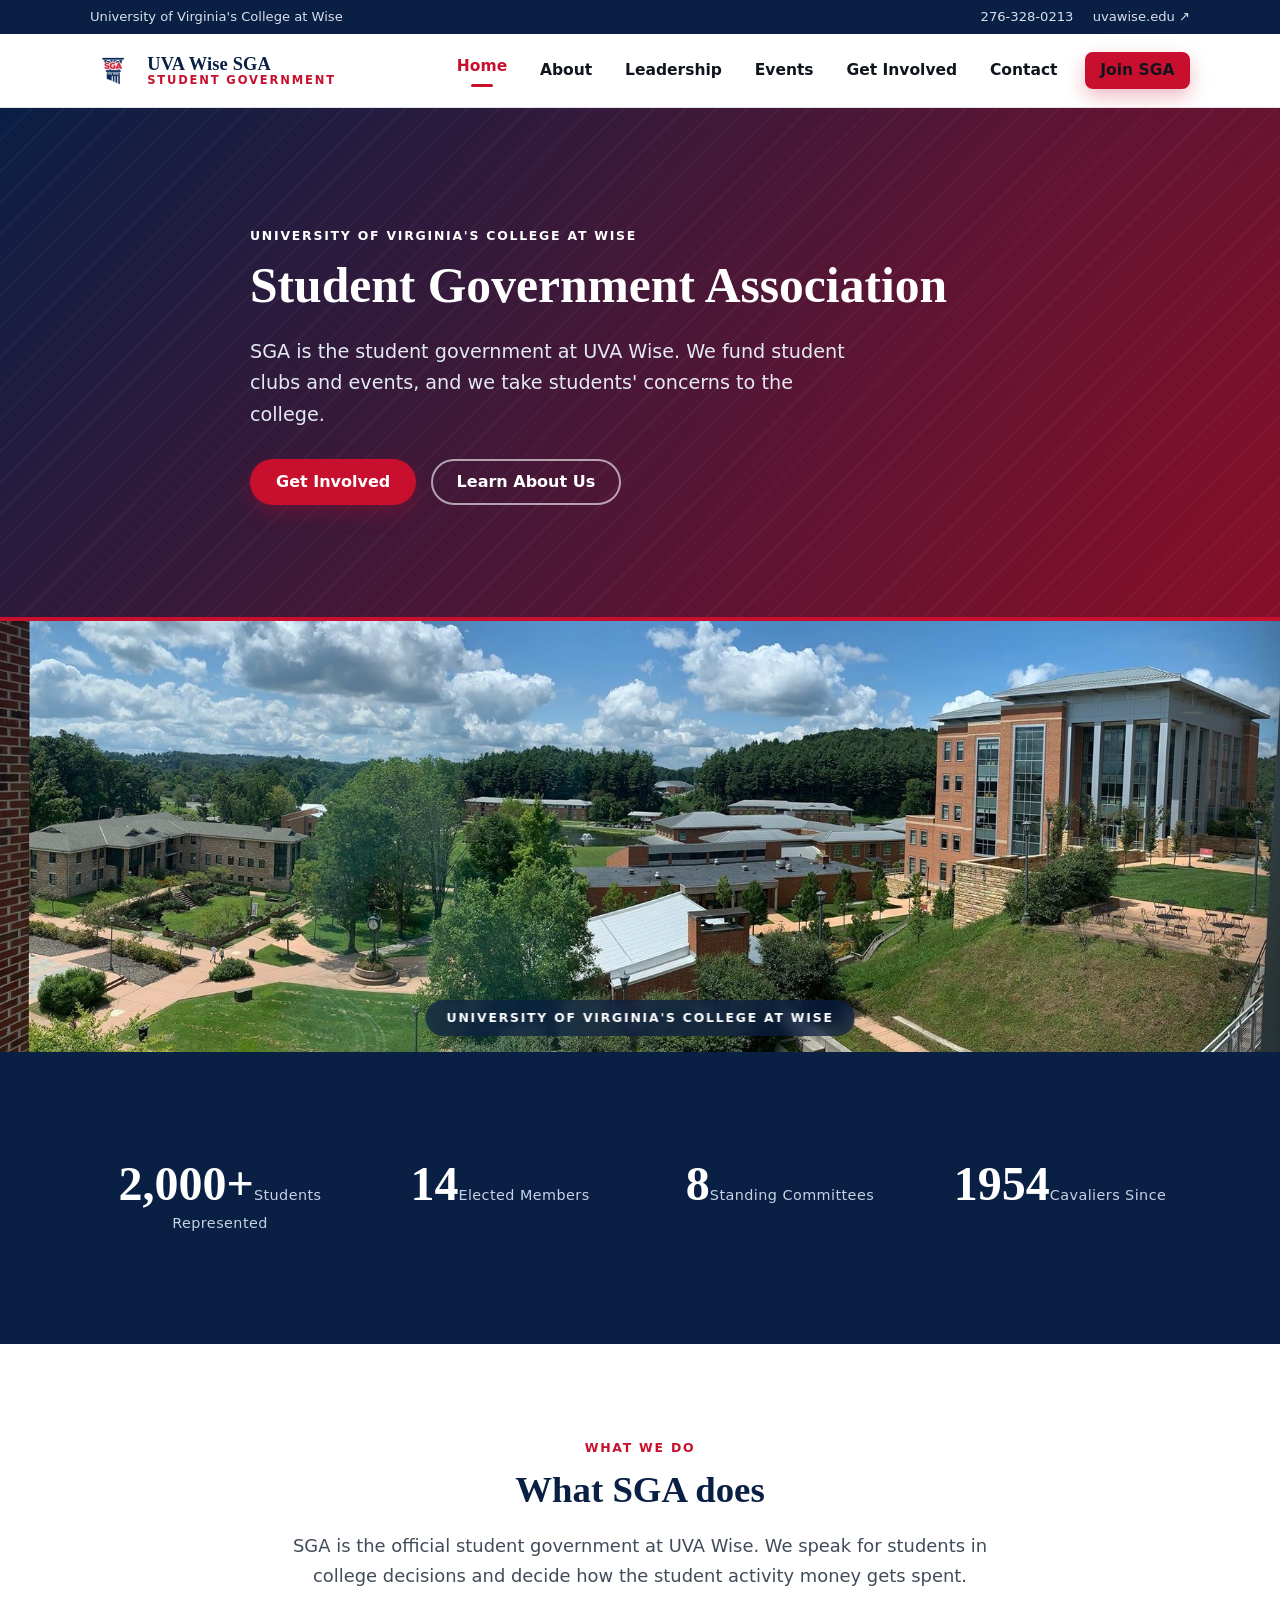
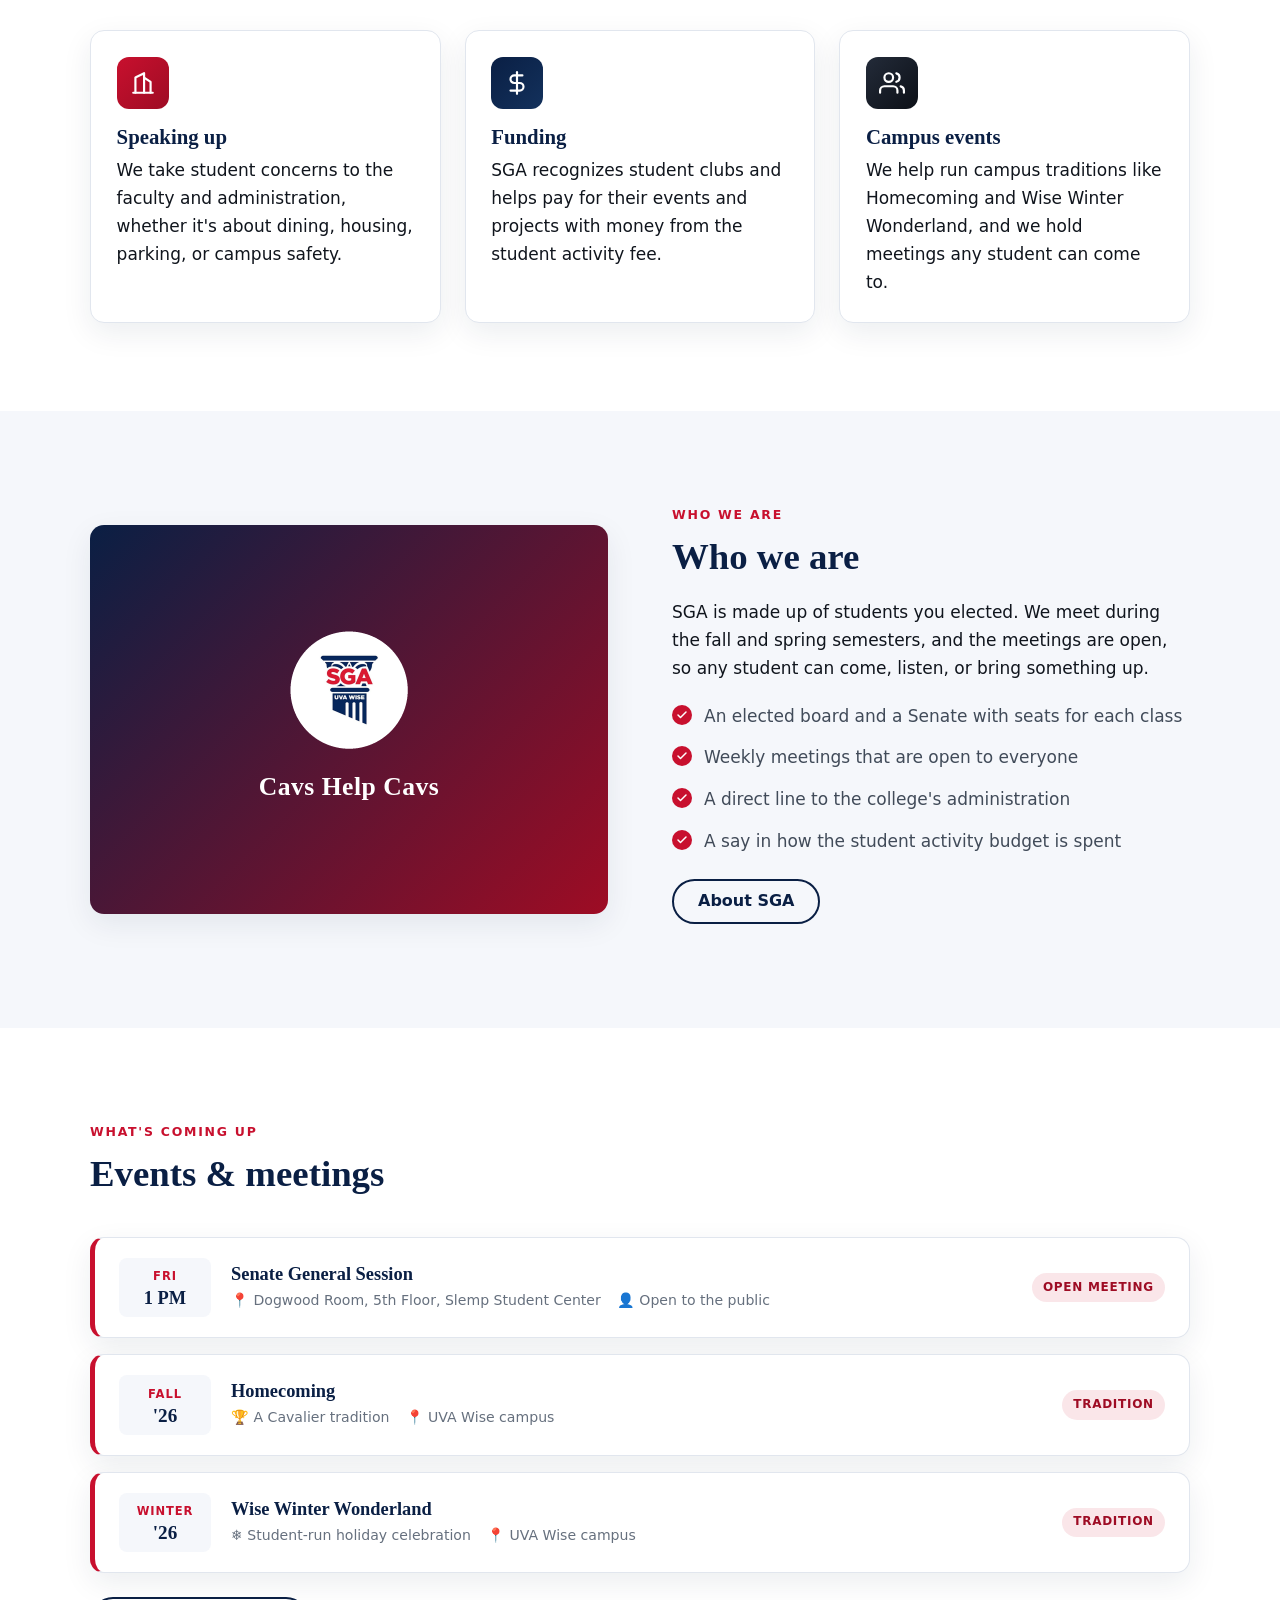
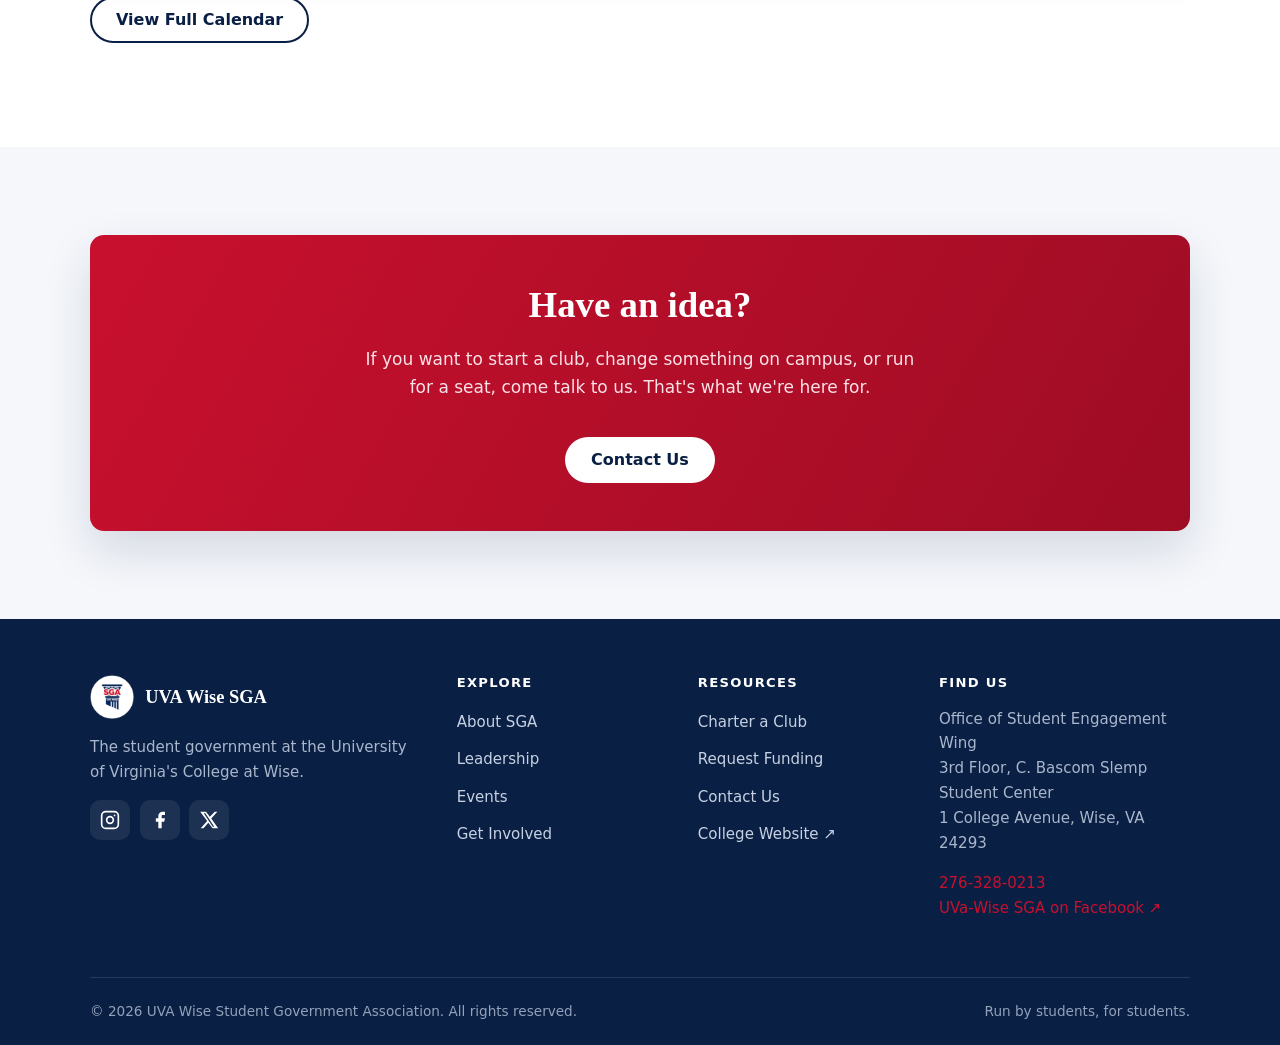
==== index.html @ bc607630 "Rewrite copy in plain language and correct the full roster Rewrite the wording across every page to " ====
<!DOCTYPE html>
<html lang="en">
<head>
  <meta charset="UTF-8" />
  <meta name="viewport" content="width=device-width, initial-scale=1.0" />
  <title>UVA Wise SGA | Student Government Association</title>
  <meta name="description" content="The Student Government Association at the University of Virginia's College at Wise. Meet your representatives, see what's coming up, and find out how to get involved." />
  <link rel="icon" type="image/png" href="assets/logo.png" />
  <link rel="stylesheet" href="css/styles.css" />
</head>
<body>
  <a class="skip-link" href="#main">Skip to content</a>

  <!-- ============ HEADER ============ -->
  <header class="site-header">
    <div class="topbar">
      <div class="container">
        <span>University of Virginia's College at Wise</span>
        <div class="topbar-links">
          <a href="tel:+12763280213">276-328-0213</a>
          <a href="https://www.uvawise.edu" target="_blank" rel="noopener">uvawise.edu &#8599;</a>
        </div>
      </div>
    </div>
    <div class="container">
      <nav class="nav" aria-label="Primary">
        <a class="brand" href="index.html">
          <img src="assets/logo.png" alt="" width="46" height="46" />
          <span class="brand-text">
            <strong>UVA Wise SGA</strong>
            <span>Student Government</span>
          </span>
        </a>
        <button class="nav-toggle" aria-label="Toggle menu" aria-expanded="false" aria-controls="nav-links">
          <svg viewBox="0 0 24 24" fill="none" stroke="currentColor" stroke-width="2" stroke-linecap="round"><line x1="3" y1="6" x2="21" y2="6"/><line x1="3" y1="12" x2="21" y2="12"/><line x1="3" y1="18" x2="21" y2="18"/></svg>
        </button>
        <ul class="nav-links" id="nav-links">
          <li><a href="index.html">Home</a></li>
          <li><a href="about.html">About</a></li>
          <li><a href="leadership.html">Leadership</a></li>
          <li><a href="events.html">Events</a></li>
          <li><a href="get-involved.html">Get Involved</a></li>
          <li><a href="contact.html">Contact</a></li>
          <li class="nav-cta"><a class="btn btn--primary" href="get-involved.html">Join SGA</a></li>
        </ul>
      </nav>
    </div>
  </header>
  <div class="nav-backdrop" aria-hidden="true"></div>

  <main id="main">
    <!-- ============ HERO ============ -->
    <section class="hero">
      <div class="container">
        <span class="eyebrow">University of Virginia's College at Wise</span>
        <h1>Student Government Association</h1>
        <p>SGA is the student government at UVA Wise. We fund student clubs and events, and we take students' concerns to the college.</p>
        <div class="hero-actions">
          <a class="btn btn--gold" href="get-involved.html">Get Involved</a>
          <a class="btn btn--outline-light" href="about.html">Learn About Us</a>
        </div>
      </div>
    </section>

    <!-- ============ CAMPUS PHOTO BANNER ============ -->
    <section class="photo-banner" aria-label="The UVA Wise campus">
      <img src="assets/campus/banner.jpg" alt="The University of Virginia's College at Wise campus on a sunny day, with the library, the quad, and the surrounding mountains" />
      <span class="caption">University of Virginia's College at Wise</span>
    </section>

    <!-- ============ STATS ============ -->
    <section class="section section--navy">
      <div class="container">
        <div class="stats">
          <div class="stat reveal"><span class="num">2,000+</span><span class="label">Students Represented</span></div>
          <div class="stat reveal"><span class="num">14</span><span class="label">Elected Members</span></div>
          <div class="stat reveal"><span class="num">8</span><span class="label">Standing Committees</span></div>
          <div class="stat reveal"><span class="num">1954</span><span class="label">Cavaliers Since</span></div>
        </div>
      </div>
    </section>

    <!-- ============ MISSION / WHAT WE DO ============ -->
    <section class="section">
      <div class="container">
        <div class="section-head center">
          <span class="eyebrow">What We Do</span>
          <h2>What SGA does</h2>
          <p class="lead">SGA is the official student government at UVA Wise. We speak for students in college decisions and decide how the student activity money gets spent.</p>
        </div>
        <div class="grid grid--3">
          <article class="card reveal">
            <div class="icon" aria-hidden="true"><svg viewBox="0 0 24 24" fill="none" stroke="currentColor" stroke-width="2" stroke-linecap="round" stroke-linejoin="round"><path d="M3 21h18"/><path d="M5 21V7l8-4v18"/><path d="M19 21V11l-6-4"/></svg></div>
            <h3>Speaking up</h3>
            <p>We take student concerns to the faculty and administration, whether it's about dining, housing, parking, or campus safety.</p>
          </article>
          <article class="card card--alt reveal">
            <div class="icon" aria-hidden="true"><svg viewBox="0 0 24 24" fill="none" stroke="currentColor" stroke-width="2" stroke-linecap="round" stroke-linejoin="round"><path d="M12 2v20"/><path d="M17 5H9.5a3.5 3.5 0 0 0 0 7h5a3.5 3.5 0 0 1 0 7H6"/></svg></div>
            <h3>Funding</h3>
            <p>SGA recognizes student clubs and helps pay for their events and projects with money from the student activity fee.</p>
          </article>
          <article class="card card--gold reveal">
            <div class="icon" aria-hidden="true"><svg viewBox="0 0 24 24" fill="none" stroke="currentColor" stroke-width="2" stroke-linecap="round" stroke-linejoin="round"><path d="M17 21v-2a4 4 0 0 0-4-4H5a4 4 0 0 0-4 4v2"/><circle cx="9" cy="7" r="4"/><path d="M23 21v-2a4 4 0 0 0-3-3.87"/><path d="M16 3.13a4 4 0 0 1 0 7.75"/></svg></div>
            <h3>Campus events</h3>
            <p>We help run campus traditions like Homecoming and Wise Winter Wonderland, and we hold meetings any student can come to.</p>
          </article>
        </div>
      </div>
    </section>

    <!-- ============ FEATURE SPLIT ============ -->
    <section class="section section--soft">
      <div class="container">
        <div class="split">
          <div class="media reveal" aria-hidden="true">
            <div>
              <img src="assets/logo.png" alt="" width="120" height="120" style="margin:0 auto 1rem" />
              <strong style="font-family:Georgia,serif;font-size:1.6rem;display:block;letter-spacing:0.02em">Cavs Help Cavs</strong>
            </div>
          </div>
          <div class="reveal">
            <span class="eyebrow">Who We Are</span>
            <h2>Who we are</h2>
            <p>SGA is made up of students you elected. We meet during the fall and spring semesters, and the meetings are open, so any student can come, listen, or bring something up.</p>
            <ul class="checklist">
              <li>An elected board and a Senate with seats for each class</li>
              <li>Weekly meetings that are open to everyone</li>
              <li>A direct line to the college's administration</li>
              <li>A say in how the student activity budget is spent</li>
            </ul>
            <p style="margin-top:1.5rem"><a class="btn btn--ghost" href="about.html">About SGA</a></p>
          </div>
        </div>
      </div>
    </section>

    <!-- ============ UPCOMING EVENTS ============ -->
    <section class="section">
      <div class="container">
        <div class="section-head">
          <span class="eyebrow">What's Coming Up</span>
          <h2>Events &amp; meetings</h2>
        </div>
        <div class="event reveal">
          <div class="date"><span class="mon">Fri</span><span class="day" style="font-size:1.15rem;padding-top:3px">1 PM</span></div>
          <div>
            <h3>Senate General Session</h3>
            <p class="meta"><span>&#128205; Dogwood Room, 5th Floor, Slemp Student Center</span><span>&#128100; Open to the public</span></p>
          </div>
          <span class="tag">Open Meeting</span>
        </div>
        <div class="event reveal">
          <div class="date"><span class="mon">Fall</span><span class="day" style="font-size:1.2rem;padding-top:2px">'26</span></div>
          <div>
            <h3>Homecoming</h3>
            <p class="meta"><span>&#127942; A Cavalier tradition</span><span>&#128205; UVA Wise campus</span></p>
          </div>
          <span class="tag">Tradition</span>
        </div>
        <div class="event reveal">
          <div class="date"><span class="mon">Winter</span><span class="day" style="font-size:1.2rem;padding-top:2px">'26</span></div>
          <div>
            <h3>Wise Winter Wonderland</h3>
            <p class="meta"><span>&#10052;&#65039; Student-run holiday celebration</span><span>&#128205; UVA Wise campus</span></p>
          </div>
          <span class="tag">Tradition</span>
        </div>
        <p style="margin-top:1.5rem"><a class="btn btn--ghost" href="events.html">View Full Calendar</a></p>
      </div>
    </section>

    <!-- ============ CALLOUT ============ -->
    <section class="section section--soft">
      <div class="container">
        <div class="callout reveal">
          <h2>Have an idea?</h2>
          <p>If you want to start a club, change something on campus, or run for a seat, come talk to us. That's what we're here for.</p>
          <a class="btn btn--light" href="contact.html">Contact Us</a>
        </div>
      </div>
    </section>
  </main>

  <!-- ============ FOOTER ============ -->
  <footer class="site-footer">
    <div class="container">
      <div class="footer-grid">
        <div>
          <div class="footer-brand">
            <img src="assets/logo.png" alt="" width="44" height="44" />
            <strong>UVA Wise SGA</strong>
          </div>
          <p>The student government at the University of Virginia's College at Wise.</p>
          <div class="social">
            <a href="https://www.instagram.com/uvawisesga/" target="_blank" rel="noopener" aria-label="Instagram"><svg viewBox="0 0 24 24" fill="none" stroke="currentColor" stroke-width="2"><rect x="2" y="2" width="20" height="20" rx="5"/><circle cx="12" cy="12" r="4"/><circle cx="17.5" cy="6.5" r="1" fill="currentColor" stroke="none"/></svg></a>
            <a href="https://www.facebook.com/UVAWiseSGA/" target="_blank" rel="noopener" aria-label="Facebook"><svg viewBox="0 0 24 24" fill="currentColor"><path d="M18 2h-3a5 5 0 0 0-5 5v3H7v4h3v8h4v-8h3l1-4h-4V7a1 1 0 0 1 1-1h3z"/></svg></a>
            <a href="#" aria-label="Twitter / X"><svg viewBox="0 0 24 24" fill="currentColor"><path d="M18.9 2H22l-7.3 8.3L23 22h-6.8l-5-6.6L5.4 22H2l7.8-8.9L1.4 2h7L13 8zm-2.4 18h1.8L7.6 3.9H5.7z"/></svg></a>
          </div>
        </div>
        <div>
          <h4>Explore</h4>
          <ul class="footer-links">
            <li><a href="about.html">About SGA</a></li>
            <li><a href="leadership.html">Leadership</a></li>
            <li><a href="events.html">Events</a></li>
            <li><a href="get-involved.html">Get Involved</a></li>
          </ul>
        </div>
        <div>
          <h4>Resources</h4>
          <ul class="footer-links">
            <li><a href="get-involved.html#charter">Charter a Club</a></li>
            <li><a href="get-involved.html#funding">Request Funding</a></li>
            <li><a href="contact.html">Contact Us</a></li>
            <li><a href="https://www.uvawise.edu" target="_blank" rel="noopener">College Website &#8599;</a></li>
          </ul>
        </div>
        <div>
          <h4>Find Us</h4>
          <p>Office of Student Engagement Wing<br />3rd Floor, C. Bascom Slemp Student Center<br />1 College Avenue, Wise, VA 24293</p>
          <p><a href="tel:+12763280213">276-328-0213</a><br /><a href="https://www.facebook.com/UVAWiseSGA/" target="_blank" rel="noopener">UVa-Wise SGA on Facebook &#8599;</a></p>
        </div>
      </div>
      <div class="footer-bottom">
        <span>&copy; <span data-year>2026</span> UVA Wise Student Government Association. All rights reserved.</span>
        <span>Run by students, for students.</span>
      </div>
    </div>
  </footer>

  <script src="js/main.js"></script>
</body>
</html>
---- css/styles.css ----
/* =====================================================================
   UVA Wise SGA — Design System & Styles
   Palette: Dark Blue (primary), Cardinal Red (accent), White, Black
   ===================================================================== */

:root {
  /* Brand colors */
  --navy: #0A1F44;        /* dark blue — primary */
  --navy-light: #13315C;
  --red: #C8102E;         /* cardinal red — accent */
  --red-dark: #9E0C24;
  --black: #0C1017;       /* near-black */

  /* "gold" tokens retained as names but remapped to the new palette:
     used for accents on dark grounds (now white) */
  --gold: #FFFFFF;
  --gold-dark: #E2E7EF;

  /* Neutrals */
  --ink: #10151D;
  --slate: #414B59;
  --muted: #66707E;
  --line: #E1E6EE;
  --bg: #FFFFFF;
  --bg-soft: #F5F7FB;
  --bg-tint: #FAFBFE;
  --white: #FFFFFF;

  /* Typography */
  --font-sans: "Segoe UI", system-ui, -apple-system, Roboto, Helvetica, Arial, sans-serif;
  --font-head: Georgia, "Times New Roman", "Segoe UI", serif;

  /* Layout */
  --max: 1140px;
  --radius: 14px;
  --radius-sm: 8px;
  --shadow: 0 10px 30px rgba(11, 37, 69, 0.08);
  --shadow-lg: 0 20px 48px rgba(11, 37, 69, 0.14);
  --transition: 200ms ease;
}

/* -------- Reset / base -------- */
*,
*::before,
*::after { box-sizing: border-box; }

html { scroll-behavior: smooth; -webkit-text-size-adjust: 100%; }

body {
  margin: 0;
  font-family: var(--font-sans);
  color: var(--ink);
  background: var(--bg);
  line-height: 1.65;
  font-size: 17px;
  -webkit-font-smoothing: antialiased;
}

img { max-width: 100%; display: block; }

a { color: var(--red); text-decoration: none; transition: color var(--transition); }
a:hover { color: var(--red-dark); }

h1, h2, h3, h4 {
  font-family: var(--font-head);
  color: var(--navy);
  line-height: 1.2;
  margin: 0 0 0.5em;
  font-weight: 700;
}

h1 { font-size: clamp(2rem, 5vw, 3.1rem); }
h2 { font-size: clamp(1.6rem, 3.5vw, 2.3rem); }
h3 { font-size: 1.3rem; }

p { margin: 0 0 1rem; }

:focus-visible {
  outline: 3px solid var(--red);
  outline-offset: 2px;
  border-radius: 4px;
}

/* -------- Layout helpers -------- */
.container {
  width: 100%;
  max-width: var(--max);
  margin-inline: auto;
  padding-inline: 1.25rem;
}

.section { padding: clamp(3rem, 7vw, 5.5rem) 0; }
.section--soft { background: var(--bg-soft); }
.section--navy { background: var(--navy); color: #E9EEF6; }
.section--navy h2, .section--navy h3 { color: var(--white); }

.section-head { max-width: 720px; margin-bottom: 2.5rem; }
.section-head.center { margin-inline: auto; text-align: center; }
.eyebrow {
  display: inline-block;
  font-family: var(--font-sans);
  text-transform: uppercase;
  letter-spacing: 0.14em;
  font-size: 0.78rem;
  font-weight: 700;
  color: var(--red);
  margin-bottom: 0.6rem;
}
.section--navy .eyebrow { color: var(--gold); }
.lead { font-size: 1.12rem; color: var(--slate); }
.section--navy .lead { color: #C6D2E3; }

/* -------- Skip link -------- */
.skip-link {
  position: absolute;
  left: -999px;
  top: 0;
  background: var(--navy);
  color: #fff;
  padding: 0.75rem 1rem;
  z-index: 200;
  border-radius: 0 0 8px 0;
}
.skip-link:focus { left: 0; color: #fff; }

/* -------- Buttons -------- */
.btn {
  display: inline-flex;
  align-items: center;
  gap: 0.5rem;
  font-family: var(--font-sans);
  font-weight: 600;
  font-size: 1rem;
  padding: 0.8rem 1.5rem;
  border-radius: 999px;
  border: 2px solid transparent;
  cursor: pointer;
  transition: transform var(--transition), background var(--transition), color var(--transition), box-shadow var(--transition);
  line-height: 1;
}
.btn:hover { transform: translateY(-2px); }
.btn--primary { background: var(--red); color: #fff; box-shadow: 0 8px 20px rgba(200, 16, 46, 0.28); }
.btn--primary:hover { background: var(--red-dark); color: #fff; }
.btn--ghost { background: transparent; color: var(--navy); border-color: var(--navy); }
.btn--ghost:hover { background: var(--navy); color: #fff; }
.btn--gold { background: var(--red); color: #fff; box-shadow: 0 8px 20px rgba(200, 16, 46, 0.28); }
.btn--gold:hover { background: var(--red-dark); color: #fff; }
.btn--light { background: #fff; color: var(--navy); }
.btn--light:hover { background: #f0f0f0; color: var(--navy); }
.btn--outline-light { background: transparent; color: #fff; border-color: rgba(255,255,255,0.6); }
.btn--outline-light:hover { background: #fff; color: var(--navy); }

/* =====================================================================
   Header / Navigation
   ===================================================================== */
.site-header {
  position: sticky;
  top: 0;
  z-index: 100;
  background: rgba(255, 255, 255, 0.94);
  backdrop-filter: saturate(140%) blur(8px);
  border-bottom: 1px solid var(--line);
}
.topbar {
  background: var(--navy);
  color: #D7E0EE;
  font-size: 0.82rem;
}
.topbar .container {
  display: flex;
  justify-content: space-between;
  align-items: center;
  gap: 1rem;
  padding-block: 0.4rem;
  flex-wrap: wrap;
}
.topbar a { color: #D7E0EE; }
.topbar a:hover { color: var(--gold); }
.topbar-links { display: flex; gap: 1.2rem; }

.nav {
  display: flex;
  align-items: center;
  justify-content: space-between;
  gap: 1rem;
  padding-block: 0.7rem;
}
.brand {
  display: flex;
  align-items: center;
  gap: 0.7rem;
  color: var(--navy);
}
.brand:hover { color: var(--navy); }
.brand img { width: 46px; height: 46px; }
.brand-text { display: flex; flex-direction: column; line-height: 1.05; }
.brand-text strong {
  font-family: var(--font-head);
  font-size: 1.15rem;
  color: var(--navy);
  letter-spacing: 0.01em;
}
.brand-text span {
  font-size: 0.72rem;
  text-transform: uppercase;
  letter-spacing: 0.16em;
  color: var(--red);
  font-weight: 700;
}

.nav-links {
  display: flex;
  align-items: center;
  gap: 0.35rem;
  list-style: none;
  margin: 0;
  padding: 0;
}
.nav-links a {
  display: block;
  padding: 0.55rem 0.85rem;
  border-radius: var(--radius-sm);
  color: var(--ink);
  font-weight: 600;
  font-size: 0.97rem;
}
.nav-links a:hover { background: var(--bg-soft); color: var(--red); }
.nav-links a.active { color: var(--red); }
.nav-links a.active::after {
  content: "";
  display: block;
  height: 3px;
  width: 22px;
  background: var(--red);
  border-radius: 3px;
  margin: 4px auto 0;
}
.nav-cta { margin-left: 0.5rem; }

.nav-toggle {
  display: none;
  background: none;
  border: 0;
  cursor: pointer;
  padding: 0.5rem;
  color: var(--navy);
}
.nav-toggle svg { width: 28px; height: 28px; }

@media (max-width: 900px) {
  .nav-toggle { display: inline-flex; }
  .nav-links {
    position: fixed;
    inset: 0 0 0 auto;
    width: min(320px, 82vw);
    flex-direction: column;
    align-items: stretch;
    gap: 0.2rem;
    background: #fff;
    padding: 5rem 1.25rem 2rem;
    box-shadow: var(--shadow-lg);
    transform: translateX(100%);
    transition: transform 260ms ease;
    overflow-y: auto;
  }
  .nav-links.open { transform: translateX(0); }
  .nav-links a { padding: 0.85rem 1rem; font-size: 1.05rem; border-bottom: 1px solid var(--line); }
  .nav-links a.active::after { display: none; }
  .nav-links a.active { background: var(--bg-soft); }
  .nav-cta { margin: 0.75rem 0 0; }
  .nav-cta .btn { width: 100%; justify-content: center; }
  body.nav-open { overflow: hidden; }
  .nav-backdrop {
    position: fixed; inset: 0; background: rgba(11,37,69,0.45);
    opacity: 0; visibility: hidden; transition: opacity 260ms ease; z-index: 90;
  }
  .nav-backdrop.show { opacity: 1; visibility: visible; }
}

/* =====================================================================
   Hero
   ===================================================================== */
.hero {
  position: relative;
  background:
    linear-gradient(135deg, rgba(10, 31, 68, 0.94), rgba(158, 12, 36, 0.82)),
    radial-gradient(circle at 82% 18%, rgba(200, 16, 46, 0.45), transparent 55%);
  background-color: var(--navy);
  color: #fff;
  overflow: hidden;
}
.hero::after {
  content: "";
  position: absolute;
  inset: 0;
  background-image:
    repeating-linear-gradient(135deg, rgba(255,255,255,0.03) 0 2px, transparent 2px 22px);
  pointer-events: none;
}
.hero .container {
  position: relative;
  z-index: 2;
  padding-block: clamp(3.5rem, 9vw, 7rem);
  max-width: 820px;
}
.hero h1 { color: #fff; margin-bottom: 0.4em; }
.hero .eyebrow { color: var(--gold); }
.hero p { font-size: 1.2rem; color: #E4EAF3; max-width: 620px; }
.hero-actions { display: flex; flex-wrap: wrap; gap: 0.9rem; margin-top: 1.8rem; }

/* =====================================================================
   Campus photo banner (single full-bleed panoramic image)
   ===================================================================== */
.photo-banner {
  position: relative;
  height: clamp(240px, 34vw, 440px);
  overflow: hidden;
  display: grid;
  place-items: center;
  background: linear-gradient(135deg, var(--navy), var(--red-dark));
  border-top: 4px solid var(--red);
}
.photo-banner img {
  position: absolute;
  inset: 0;
  width: 100%;
  height: 100%;
  object-fit: cover;
  display: block;
}
/* Caption chip sits on top of the photo, bottom-center */
.photo-banner .caption {
  position: absolute;
  z-index: 2;
  bottom: 1rem;
  left: 50%;
  transform: translateX(-50%);
  background: rgba(10, 31, 68, 0.72);
  color: #fff;
  padding: 0.5rem 1.3rem;
  border-radius: 999px;
  font-size: 0.78rem;
  text-transform: uppercase;
  letter-spacing: 0.14em;
  font-weight: 700;
  backdrop-filter: blur(4px);
  white-space: nowrap;
  max-width: calc(100% - 2rem);
  overflow: hidden;
  text-overflow: ellipsis;
}
/* Placeholder shown until a photo is added */
.photo-banner .ph {
  text-align: center;
  color: rgba(255, 255, 255, 0.85);
  padding: 1rem;
  z-index: 2;
}
.photo-banner .ph svg { width: 46px; height: 46px; opacity: 0.85; margin-bottom: 0.6rem; }
.photo-banner .ph strong {
  display: block;
  font-family: var(--font-head);
  font-size: 1.3rem;
  margin-bottom: 0.2rem;
}
.photo-banner .ph span {
  display: block;
  font-size: 0.76rem;
  text-transform: uppercase;
  letter-spacing: 0.12em;
}

/* Page header (interior pages) */
.page-hero {
  background:
    linear-gradient(120deg, var(--navy), var(--navy-light));
  color: #fff;
  position: relative;
  overflow: hidden;
}
.page-hero::before {
  content: "";
  position: absolute;
  right: -60px; top: -60px;
  width: 260px; height: 260px;
  background: radial-gradient(circle, rgba(200,16,46,0.5), transparent 70%);
}
.page-hero .container { position: relative; padding-block: clamp(2.5rem, 6vw, 4rem); }
.page-hero h1 { color: #fff; margin-bottom: 0.3em; }
.page-hero p { color: #D6DEEB; max-width: 640px; margin: 0; }
.breadcrumb { font-size: 0.85rem; color: #A9B7CC; margin-bottom: 0.9rem; }
.breadcrumb a { color: #A9B7CC; }
.breadcrumb a:hover { color: var(--gold); }

/* =====================================================================
   Cards & grids
   ===================================================================== */
.grid { display: grid; gap: 1.5rem; }
.grid--3 { grid-template-columns: repeat(3, 1fr); }
.grid--2 { grid-template-columns: repeat(2, 1fr); }
.grid--4 { grid-template-columns: repeat(4, 1fr); }
@media (max-width: 880px) {
  .grid--3, .grid--4 { grid-template-columns: repeat(2, 1fr); }
}
@media (max-width: 560px) {
  .grid--2, .grid--3, .grid--4 { grid-template-columns: 1fr; }
}

.card {
  background: #fff;
  border: 1px solid var(--line);
  border-radius: var(--radius);
  padding: 1.6rem;
  box-shadow: var(--shadow);
  transition: transform var(--transition), box-shadow var(--transition);
}
.card:hover { transform: translateY(-4px); box-shadow: var(--shadow-lg); }
.card h3 { margin-bottom: 0.4rem; }
.card p:last-child { margin-bottom: 0; }
.card .icon {
  width: 52px; height: 52px;
  display: grid; place-items: center;
  border-radius: 12px;
  background: linear-gradient(135deg, var(--red), var(--red-dark));
  color: #fff;
  margin-bottom: 1rem;
}
.card .icon svg { width: 26px; height: 26px; }
.card--alt .icon { background: linear-gradient(135deg, var(--navy), var(--navy-light)); }
.card--gold .icon { background: linear-gradient(135deg, #232B39, var(--black)); color: #fff; }

/* Stats */
.stats { display: grid; grid-template-columns: repeat(4, 1fr); gap: 1.25rem; }
@media (max-width: 700px) { .stats { grid-template-columns: repeat(2, 1fr); } }
.stat { text-align: center; padding: 1.25rem 0.75rem; }
.stat .num {
  font-family: var(--font-head);
  font-size: clamp(2.2rem, 5vw, 3rem);
  font-weight: 700;
  color: var(--gold);
  line-height: 1;
}
.stat .label { font-size: 0.9rem; color: #C6D2E3; margin-top: 0.4rem; letter-spacing: 0.03em; }

/* Two-column feature block */
.split {
  display: grid;
  grid-template-columns: 1fr 1fr;
  gap: clamp(2rem, 5vw, 4rem);
  align-items: center;
}
@media (max-width: 820px) { .split { grid-template-columns: 1fr; } }
.split .media {
  border-radius: var(--radius);
  overflow: hidden;
  box-shadow: var(--shadow);
  background: linear-gradient(135deg, var(--navy), var(--red-dark));
  aspect-ratio: 4 / 3;
  display: grid;
  place-items: center;
  color: #fff;
  text-align: center;
  padding: 2rem;
}

/* Bullet list */
.checklist { list-style: none; padding: 0; margin: 1.25rem 0 0; }
.checklist li {
  position: relative;
  padding-left: 2rem;
  margin-bottom: 0.85rem;
  color: var(--slate);
}
.checklist li::before {
  content: "";
  position: absolute;
  left: 0; top: 3px;
  width: 20px; height: 20px;
  border-radius: 50%;
  background: var(--red);
  background-image: url("data:image/svg+xml,%3Csvg xmlns='http://www.w3.org/2000/svg' width='12' height='12' viewBox='0 0 24 24' fill='none' stroke='white' stroke-width='3' stroke-linecap='round' stroke-linejoin='round'%3E%3Cpolyline points='20 6 9 17 4 12'/%3E%3C/svg%3E");
  background-repeat: no-repeat;
  background-position: center;
}

/* =====================================================================
   Officer / member cards
   ===================================================================== */
/* Group / board photo */
.board-photo { margin: 0 0 2.75rem; }
.board-photo img {
  width: 100%;
  border-radius: var(--radius);
  box-shadow: var(--shadow-lg);
  display: block;
}
.board-photo figcaption {
  text-align: center;
  color: var(--muted);
  font-size: 0.92rem;
  margin-top: 0.9rem;
  font-style: italic;
}

.officer {
  text-align: center;
  background: #fff;
  border: 1px solid var(--line);
  border-radius: var(--radius);
  padding: 1.75rem 1.25rem;
  box-shadow: var(--shadow);
  transition: transform var(--transition), box-shadow var(--transition);
}
.officer:hover { transform: translateY(-4px); box-shadow: var(--shadow-lg); }
.avatar {
  width: 96px; height: 96px;
  margin: 0 auto 1rem;
  border-radius: 50%;
  display: grid;
  place-items: center;
  font-family: var(--font-head);
  font-size: 2rem;
  font-weight: 700;
  color: #fff;
  background: linear-gradient(135deg, var(--navy), var(--navy-light));
  border: 3px solid var(--navy);
}
.avatar img { width: 100%; height: 100%; object-fit: cover; border-radius: 50%; display: block; }
.officer:nth-child(3n+1) .avatar { background: linear-gradient(135deg, var(--red), var(--red-dark)); }
.officer:nth-child(3n+2) .avatar { background: linear-gradient(135deg, var(--navy), var(--navy-light)); }
.officer:nth-child(3n) .avatar { background: linear-gradient(135deg, var(--navy-light), var(--red-dark)); }
.officer h3 { margin: 0 0 0.15rem; font-size: 1.2rem; }
.officer .role { color: var(--red); font-weight: 700; font-size: 0.92rem; margin-bottom: 0.6rem; }
.officer .bio { font-size: 0.92rem; color: var(--muted); margin: 0; }

/* =====================================================================
   Events
   ===================================================================== */
.event {
  display: grid;
  grid-template-columns: 92px 1fr auto;
  gap: 1.25rem;
  align-items: center;
  background: #fff;
  border: 1px solid var(--line);
  border-left: 5px solid var(--red);
  border-radius: var(--radius);
  padding: 1.25rem 1.5rem;
  box-shadow: var(--shadow);
  margin-bottom: 1rem;
  transition: transform var(--transition);
}
.event:hover { transform: translateX(4px); }
.event .date {
  text-align: center;
  background: var(--bg-soft);
  border-radius: var(--radius-sm);
  padding: 0.6rem 0.4rem;
}
.event .date .mon { display: block; text-transform: uppercase; font-size: 0.72rem; font-weight: 700; color: var(--red); letter-spacing: 0.08em; }
.event .date .day { display: block; font-family: var(--font-head); font-size: 1.7rem; font-weight: 700; color: var(--navy); line-height: 1; }
.event h3 { margin: 0 0 0.25rem; font-size: 1.15rem; }
.event .meta { font-size: 0.88rem; color: var(--muted); margin: 0; }
.event .meta span { margin-right: 1rem; white-space: nowrap; }
.event .tag {
  align-self: center;
  font-size: 0.75rem;
  font-weight: 700;
  text-transform: uppercase;
  letter-spacing: 0.06em;
  padding: 0.3rem 0.7rem;
  border-radius: 999px;
  background: rgba(200, 16, 46, 0.1);
  color: var(--red-dark);
  white-space: nowrap;
}
@media (max-width: 640px) {
  .event { grid-template-columns: 72px 1fr; }
  .event .tag { grid-column: 2; justify-self: start; margin-top: 0.25rem; }
  .event .meta span { display: block; margin-bottom: 0.15rem; }
}

/* =====================================================================
   Announcement / callout banner
   ===================================================================== */
.callout {
  background: linear-gradient(120deg, var(--red), var(--red-dark));
  color: #fff;
  border-radius: var(--radius);
  padding: clamp(2rem, 5vw, 3rem);
  text-align: center;
  box-shadow: var(--shadow-lg);
}
.callout h2 { color: #fff; }
.callout p { color: #FCE1E6; max-width: 560px; margin-inline: auto; }
.callout .btn { margin-top: 1.25rem; }

/* =====================================================================
   Contact form
   ===================================================================== */
.contact-grid { display: grid; grid-template-columns: 1.1fr 0.9fr; gap: 2.5rem; align-items: start; }
@media (max-width: 820px) { .contact-grid { grid-template-columns: 1fr; } }

.form { background: #fff; border: 1px solid var(--line); border-radius: var(--radius); padding: 1.75rem; box-shadow: var(--shadow); }
.field { margin-bottom: 1.15rem; }
.field label { display: block; font-weight: 600; margin-bottom: 0.35rem; color: var(--navy); font-size: 0.95rem; }
.field input, .field textarea, .field select {
  width: 100%;
  padding: 0.7rem 0.85rem;
  border: 1.5px solid var(--line);
  border-radius: var(--radius-sm);
  font: inherit;
  font-size: 0.97rem;
  color: var(--ink);
  background: var(--bg-tint);
  transition: border-color var(--transition), box-shadow var(--transition);
}
.field input:focus, .field textarea:focus, .field select:focus {
  outline: none;
  border-color: var(--red);
  box-shadow: 0 0 0 3px rgba(200, 16, 46, 0.12);
}
.field textarea { min-height: 140px; resize: vertical; }
.form-note { font-size: 0.85rem; color: var(--muted); margin-top: 0.5rem; }
.form-status { margin-top: 1rem; font-weight: 600; }
.form-status.ok { color: #1a7a3d; }
.form-status.err { color: var(--red); }

.info-list { list-style: none; padding: 0; margin: 0; }
.info-list li { display: flex; gap: 0.9rem; align-items: flex-start; margin-bottom: 1.3rem; }
.info-list .ico {
  flex: none;
  width: 44px; height: 44px;
  border-radius: 12px;
  display: grid; place-items: center;
  background: var(--bg-soft);
  color: var(--red);
}
.info-list .ico svg { width: 22px; height: 22px; }
.info-list strong { display: block; color: var(--navy); }
.info-list span { color: var(--slate); font-size: 0.95rem; }

/* =====================================================================
   FAQ / accordion
   ===================================================================== */
.faq { max-width: 800px; margin-inline: auto; }
.faq details {
  background: #fff;
  border: 1px solid var(--line);
  border-radius: var(--radius-sm);
  margin-bottom: 0.85rem;
  overflow: hidden;
}
.faq summary {
  cursor: pointer;
  padding: 1.1rem 1.3rem;
  font-weight: 600;
  color: var(--navy);
  list-style: none;
  display: flex;
  justify-content: space-between;
  align-items: center;
  gap: 1rem;
}
.faq summary::-webkit-details-marker { display: none; }
.faq summary::after {
  content: "+";
  font-size: 1.5rem;
  color: var(--red);
  font-weight: 400;
  transition: transform var(--transition);
}
.faq details[open] summary::after { content: "–"; }
.faq details[open] summary { border-bottom: 1px solid var(--line); }
.faq .answer { padding: 1.1rem 1.3rem; color: var(--slate); }
.faq .answer p:last-child { margin-bottom: 0; }

/* =====================================================================
   Footer
   ===================================================================== */
.site-footer { background: var(--navy); color: #C6D2E3; padding-top: 3.5rem; }
.footer-grid {
  display: grid;
  grid-template-columns: 1.6fr 1fr 1fr 1.2fr;
  gap: 2rem;
  padding-bottom: 2.5rem;
}
@media (max-width: 820px) { .footer-grid { grid-template-columns: 1fr 1fr; } }
@media (max-width: 480px) { .footer-grid { grid-template-columns: 1fr; } }
.footer-brand { display: flex; align-items: center; gap: 0.7rem; margin-bottom: 1rem; }
.footer-brand img { width: 44px; height: 44px; }
.footer-brand strong { font-family: var(--font-head); color: #fff; font-size: 1.15rem; }
.site-footer p { color: #A9B7CC; font-size: 0.94rem; }
.site-footer h4 {
  color: #fff;
  font-family: var(--font-sans);
  text-transform: uppercase;
  letter-spacing: 0.1em;
  font-size: 0.82rem;
  margin: 0 0 1rem;
}
.footer-links { list-style: none; padding: 0; margin: 0; }
.footer-links li { margin-bottom: 0.6rem; }
.footer-links a { color: #C6D2E3; font-size: 0.94rem; }
.footer-links a:hover { color: var(--gold); }
.social { display: flex; gap: 0.6rem; margin-top: 0.5rem; }
.social a {
  width: 40px; height: 40px;
  border-radius: 10px;
  display: grid; place-items: center;
  background: rgba(255,255,255,0.08);
  color: #fff;
  transition: background var(--transition), transform var(--transition);
}
.social a:hover { background: var(--red); transform: translateY(-2px); color: #fff; }
.social svg { width: 20px; height: 20px; }
.footer-bottom {
  border-top: 1px solid rgba(255,255,255,0.12);
  padding-block: 1.4rem;
  display: flex;
  justify-content: space-between;
  gap: 1rem;
  flex-wrap: wrap;
  font-size: 0.85rem;
  color: #93A2BA;
}
.footer-bottom a { color: #93A2BA; }
.footer-bottom a:hover { color: var(--gold); }

/* =====================================================================
   Utilities & motion
   ===================================================================== */
.text-center { text-align: center; }
.mt-0 { margin-top: 0; }
.mb-0 { margin-bottom: 0; }
/* Content is visible by default; only hidden for animation when JS is active
   (the script adds the "js" class to <html>). This keeps the page fully
   readable if JavaScript is disabled or fails to load. */
.reveal { opacity: 1; transform: none; }
html.js .reveal { opacity: 0; transform: translateY(24px); transition: opacity 600ms ease, transform 600ms ease; }
html.js .reveal.in { opacity: 1; transform: none; }

@media (prefers-reduced-motion: reduce) {
  * { scroll-behavior: auto !important; }
  .reveal { opacity: 1; transform: none; transition: none; }
  .btn:hover, .card:hover, .officer:hover, .event:hover { transform: none; }
}
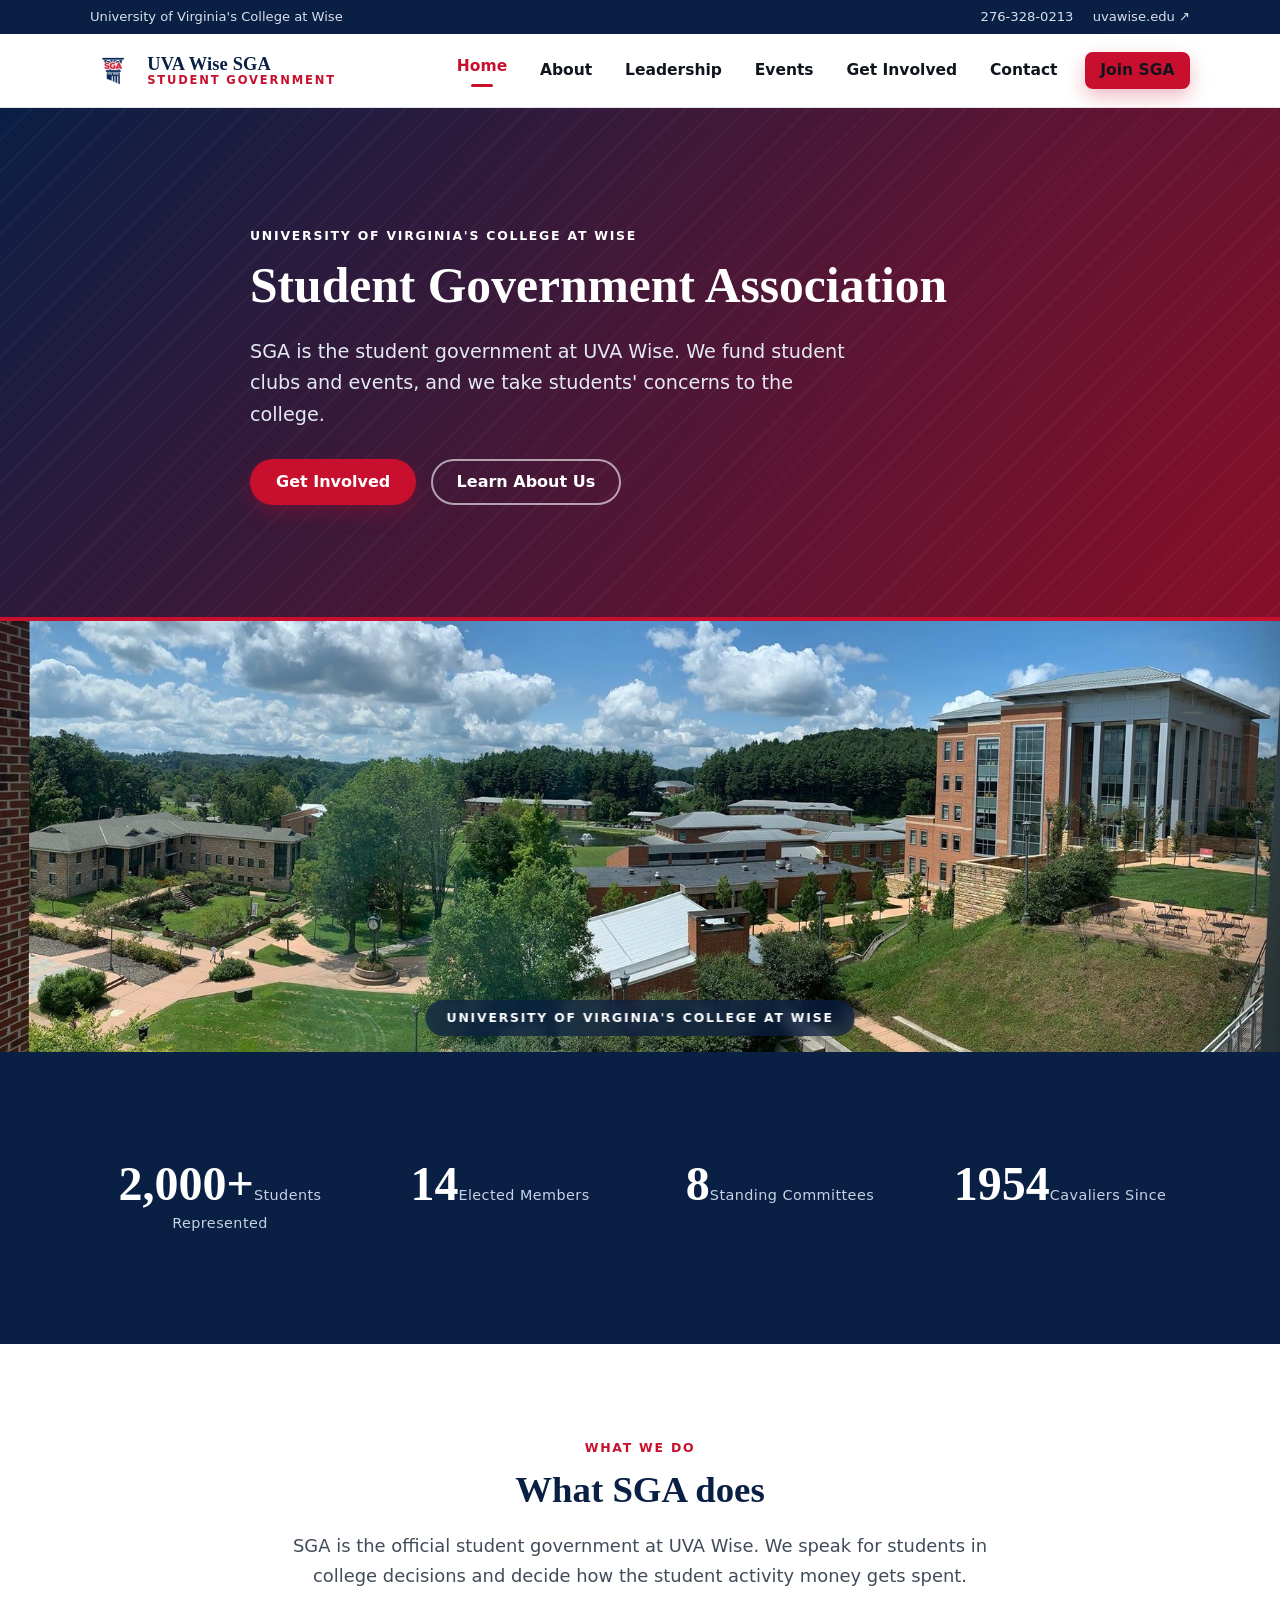
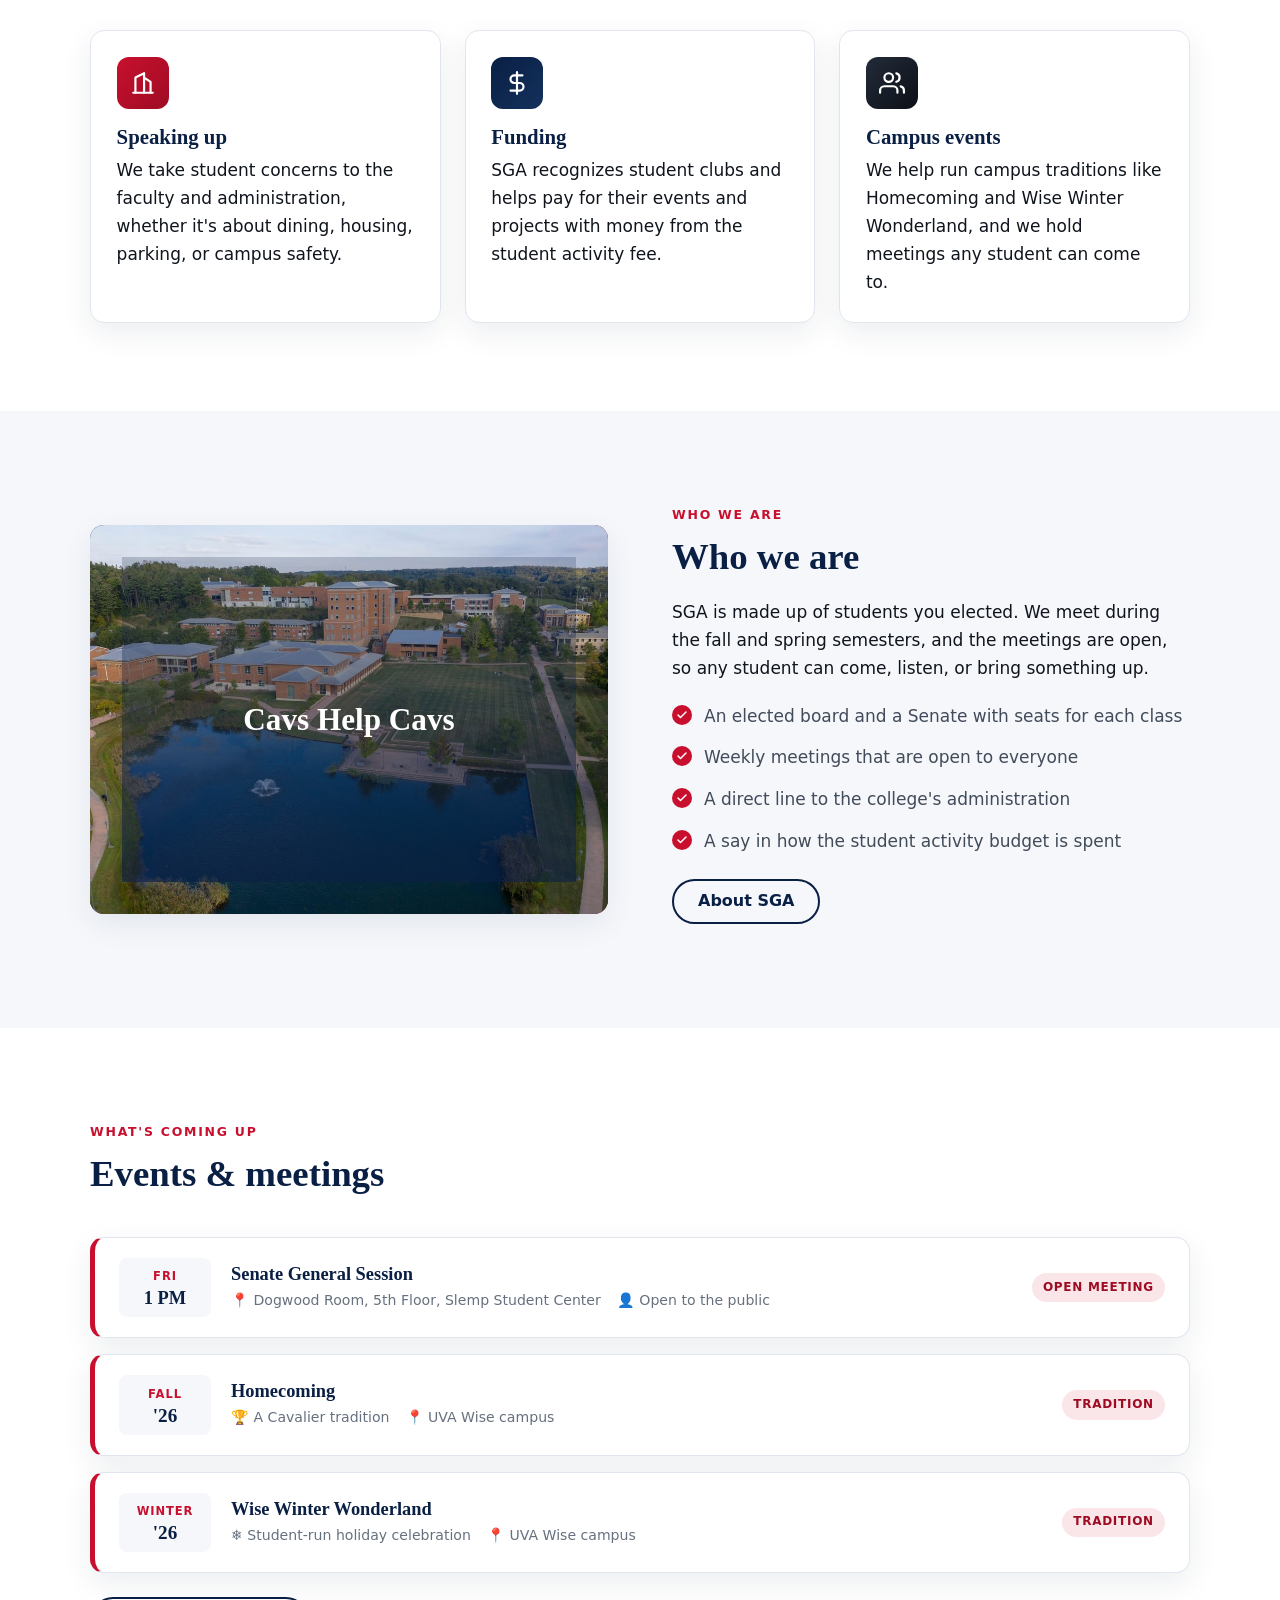
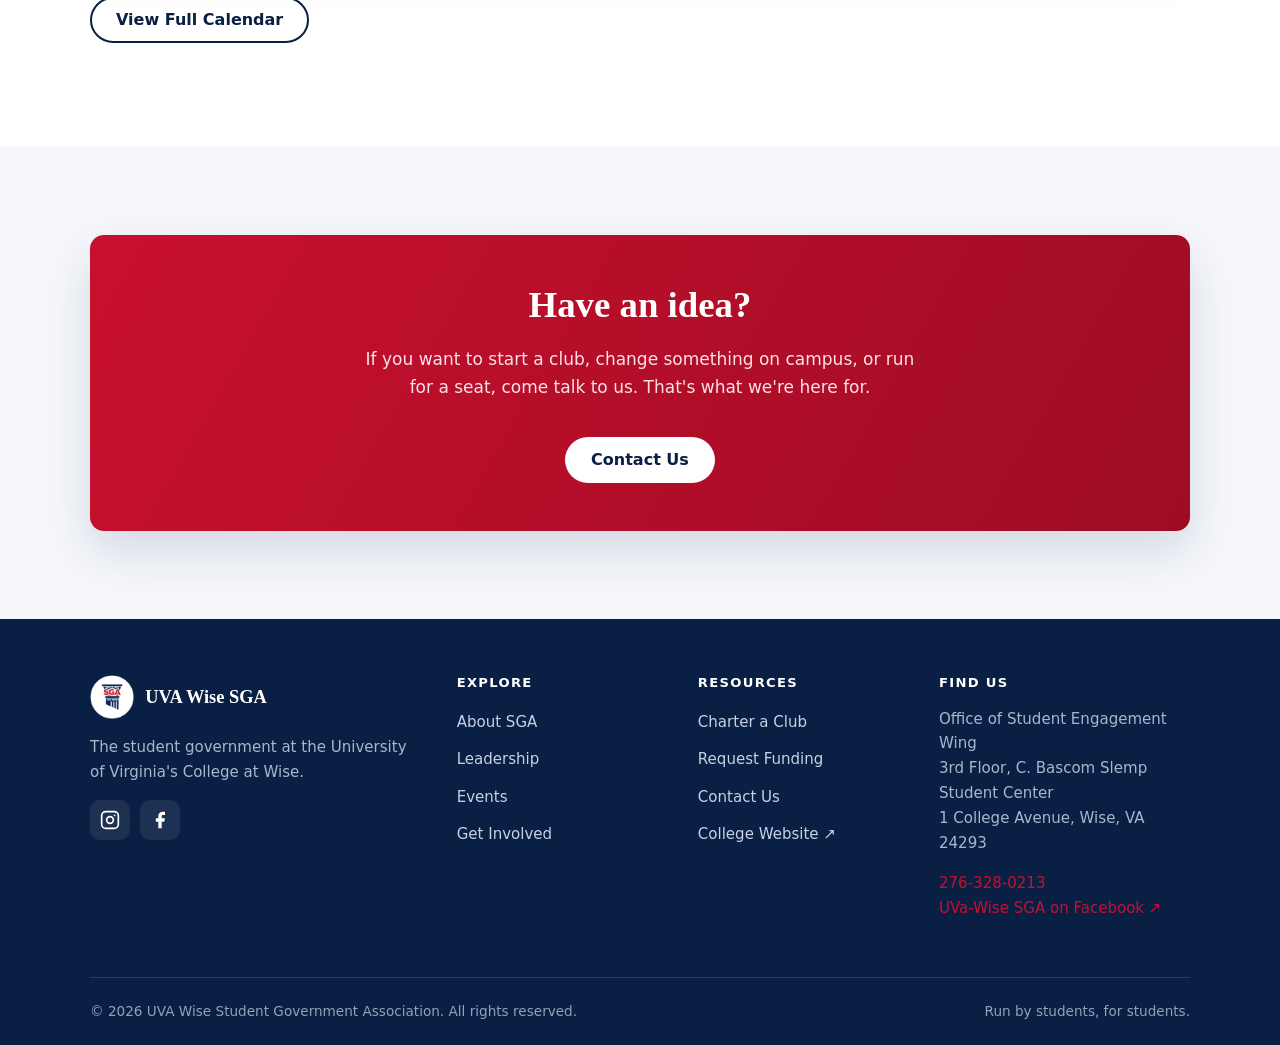
==== commit a65d69e5: "Add campus/student photos to panels and polish the site - Put real photos in the three feature panel" ====
--- a/index.html
+++ b/index.html
@@ -5,6 +5,13 @@
   <meta name="viewport" content="width=device-width, initial-scale=1.0" />
   <title>UVA Wise SGA | Student Government Association</title>
   <meta name="description" content="The Student Government Association at the University of Virginia's College at Wise. Meet your representatives, see what's coming up, and find out how to get involved." />
+  <meta name="theme-color" content="#0A1F44" />
+  <meta property="og:type" content="website" />
+  <meta property="og:site_name" content="UVA Wise SGA" />
+  <meta property="og:title" content="UVA Wise SGA | Student Government Association" />
+  <meta property="og:description" content="The Student Government Association at the University of Virginia's College at Wise. Meet your representatives, see what's coming up, and find out how to get involved." />
+  <meta property="og:image" content="assets/campus/banner.jpg" />
+  <meta name="twitter:card" content="summary_large_image" />
   <link rel="icon" type="image/png" href="assets/logo.png" />
   <link rel="stylesheet" href="css/styles.css" />
 </head>
@@ -112,11 +119,9 @@
     <section class="section section--soft">
       <div class="container">
         <div class="split">
-          <div class="media reveal" aria-hidden="true">
-            <div>
-              <img src="assets/logo.png" alt="" width="120" height="120" style="margin:0 auto 1rem" />
-              <strong style="font-family:Georgia,serif;font-size:1.6rem;display:block;letter-spacing:0.02em">Cavs Help Cavs</strong>
-            </div>
+          <div class="media media--photo reveal">
+            <img src="assets/campus/aerial.jpg" alt="Aerial view of the UVA Wise campus and pond" />
+            <span class="media-overlay"><strong>Cavs Help Cavs</strong></span>
           </div>
           <div class="reveal">
             <span class="eyebrow">Who We Are</span>
@@ -194,7 +199,6 @@
           <div class="social">
             <a href="https://www.instagram.com/uvawisesga/" target="_blank" rel="noopener" aria-label="Instagram"><svg viewBox="0 0 24 24" fill="none" stroke="currentColor" stroke-width="2"><rect x="2" y="2" width="20" height="20" rx="5"/><circle cx="12" cy="12" r="4"/><circle cx="17.5" cy="6.5" r="1" fill="currentColor" stroke="none"/></svg></a>
             <a href="https://www.facebook.com/UVAWiseSGA/" target="_blank" rel="noopener" aria-label="Facebook"><svg viewBox="0 0 24 24" fill="currentColor"><path d="M18 2h-3a5 5 0 0 0-5 5v3H7v4h3v8h4v-8h3l1-4h-4V7a1 1 0 0 1 1-1h3z"/></svg></a>
-            <a href="#" aria-label="Twitter / X"><svg viewBox="0 0 24 24" fill="currentColor"><path d="M18.9 2H22l-7.3 8.3L23 22h-6.8l-5-6.6L5.4 22H2l7.8-8.9L1.4 2h7L13 8zm-2.4 18h1.8L7.6 3.9H5.7z"/></svg></a>
           </div>
         </div>
         <div>
--- a/css/styles.css
+++ b/css/styles.css
@@ -451,6 +451,7 @@
 }
 @media (max-width: 820px) { .split { grid-template-columns: 1fr; } }
 .split .media {
+  position: relative;
   border-radius: var(--radius);
   overflow: hidden;
   box-shadow: var(--shadow);
@@ -461,6 +462,42 @@
   color: #fff;
   text-align: center;
   padding: 2rem;
+}
+/* Photo variant: full-bleed image with a readable overlay */
+.media--photo { padding: 0; background: var(--navy); }
+.media--photo > img { position: absolute; inset: 0; width: 100%; height: 100%; object-fit: cover; }
+.media-overlay {
+  position: relative;
+  z-index: 2;
+  width: 100%; height: 100%;
+  display: grid; place-items: center;
+  text-align: center;
+  padding: 2rem;
+  background: linear-gradient(180deg, rgba(10, 31, 68, 0.2), rgba(10, 31, 68, 0.62));
+}
+.media-overlay strong {
+  font-family: var(--font-head);
+  font-size: clamp(1.4rem, 3vw, 1.95rem);
+  color: #fff;
+  display: block;
+  line-height: 1.15;
+}
+.media--photo .media-cap {
+  position: absolute;
+  z-index: 2;
+  bottom: 0.9rem;
+  left: 50%;
+  transform: translateX(-50%);
+  background: rgba(10, 31, 68, 0.72);
+  color: #fff;
+  padding: 0.45rem 1rem;
+  border-radius: 999px;
+  font-size: 0.72rem;
+  text-transform: uppercase;
+  letter-spacing: 0.12em;
+  font-weight: 700;
+  white-space: nowrap;
+  backdrop-filter: blur(4px);
 }
 
 /* Bullet list */
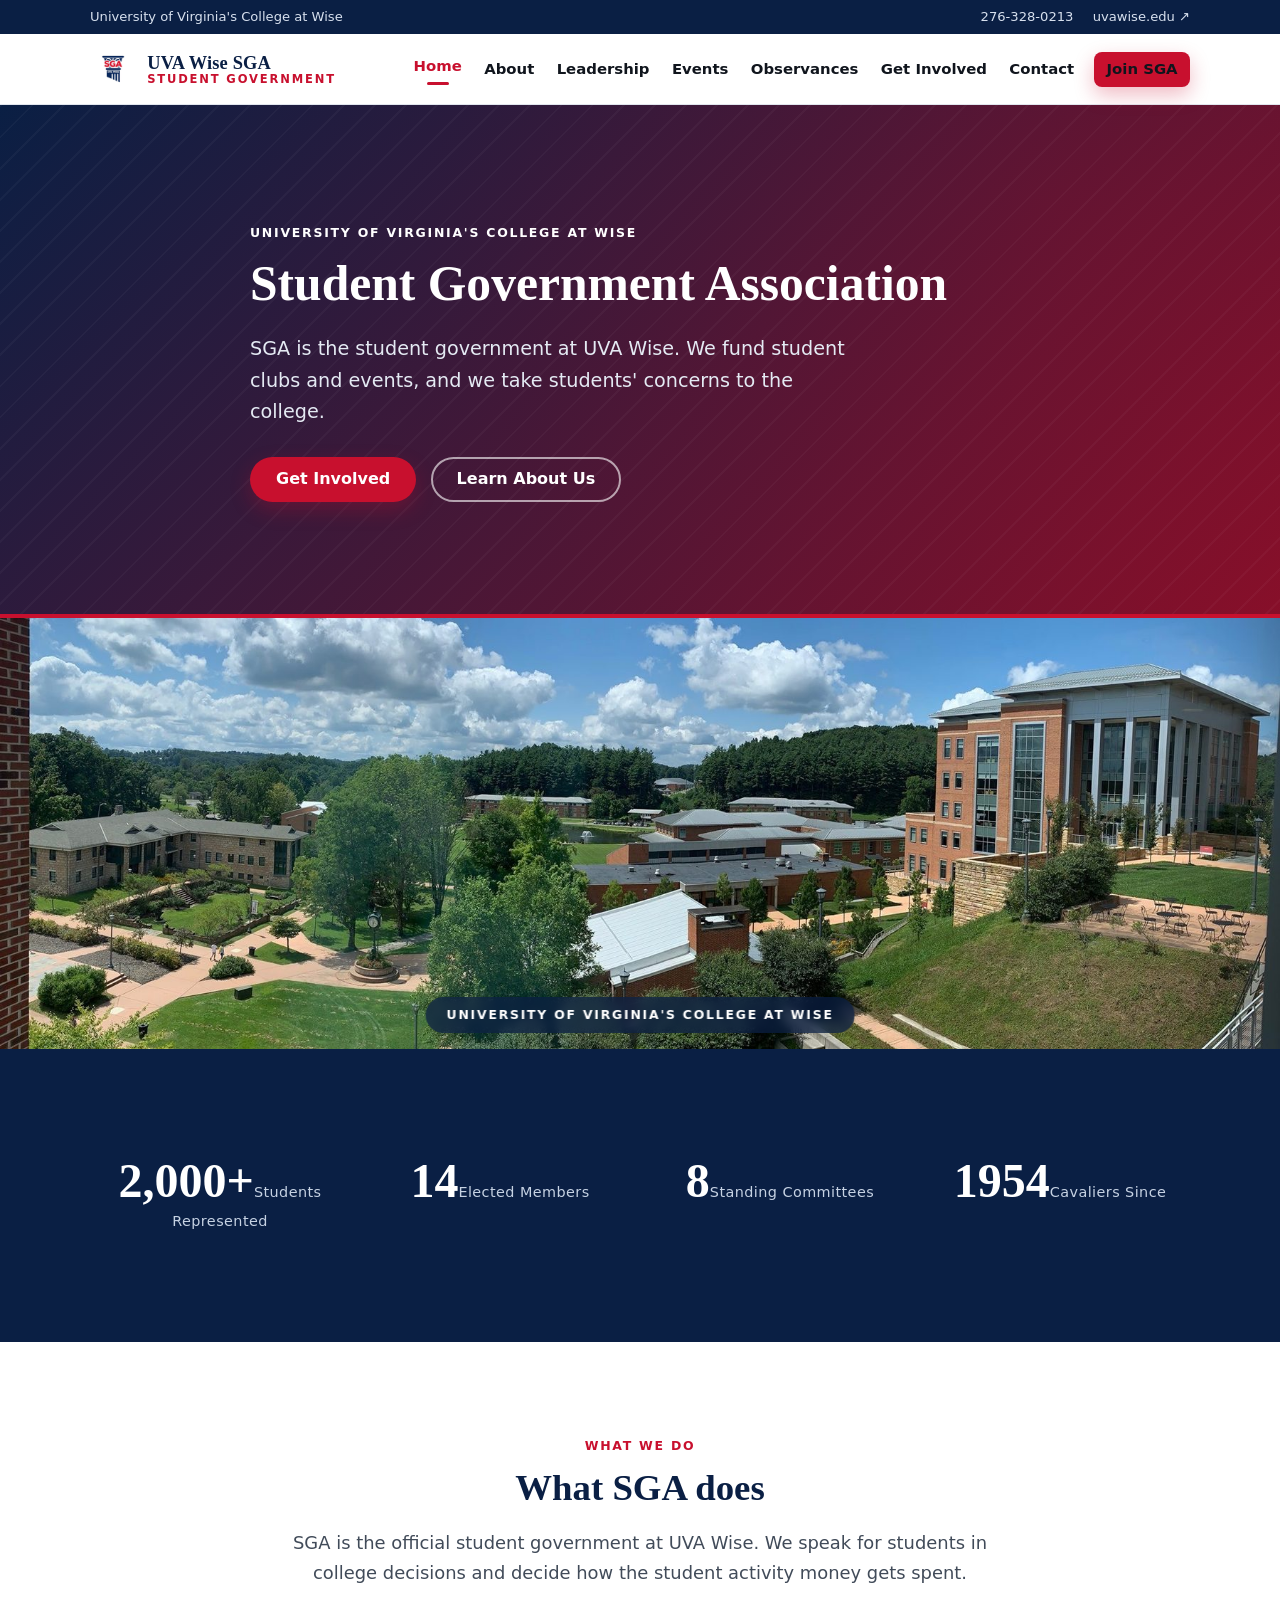
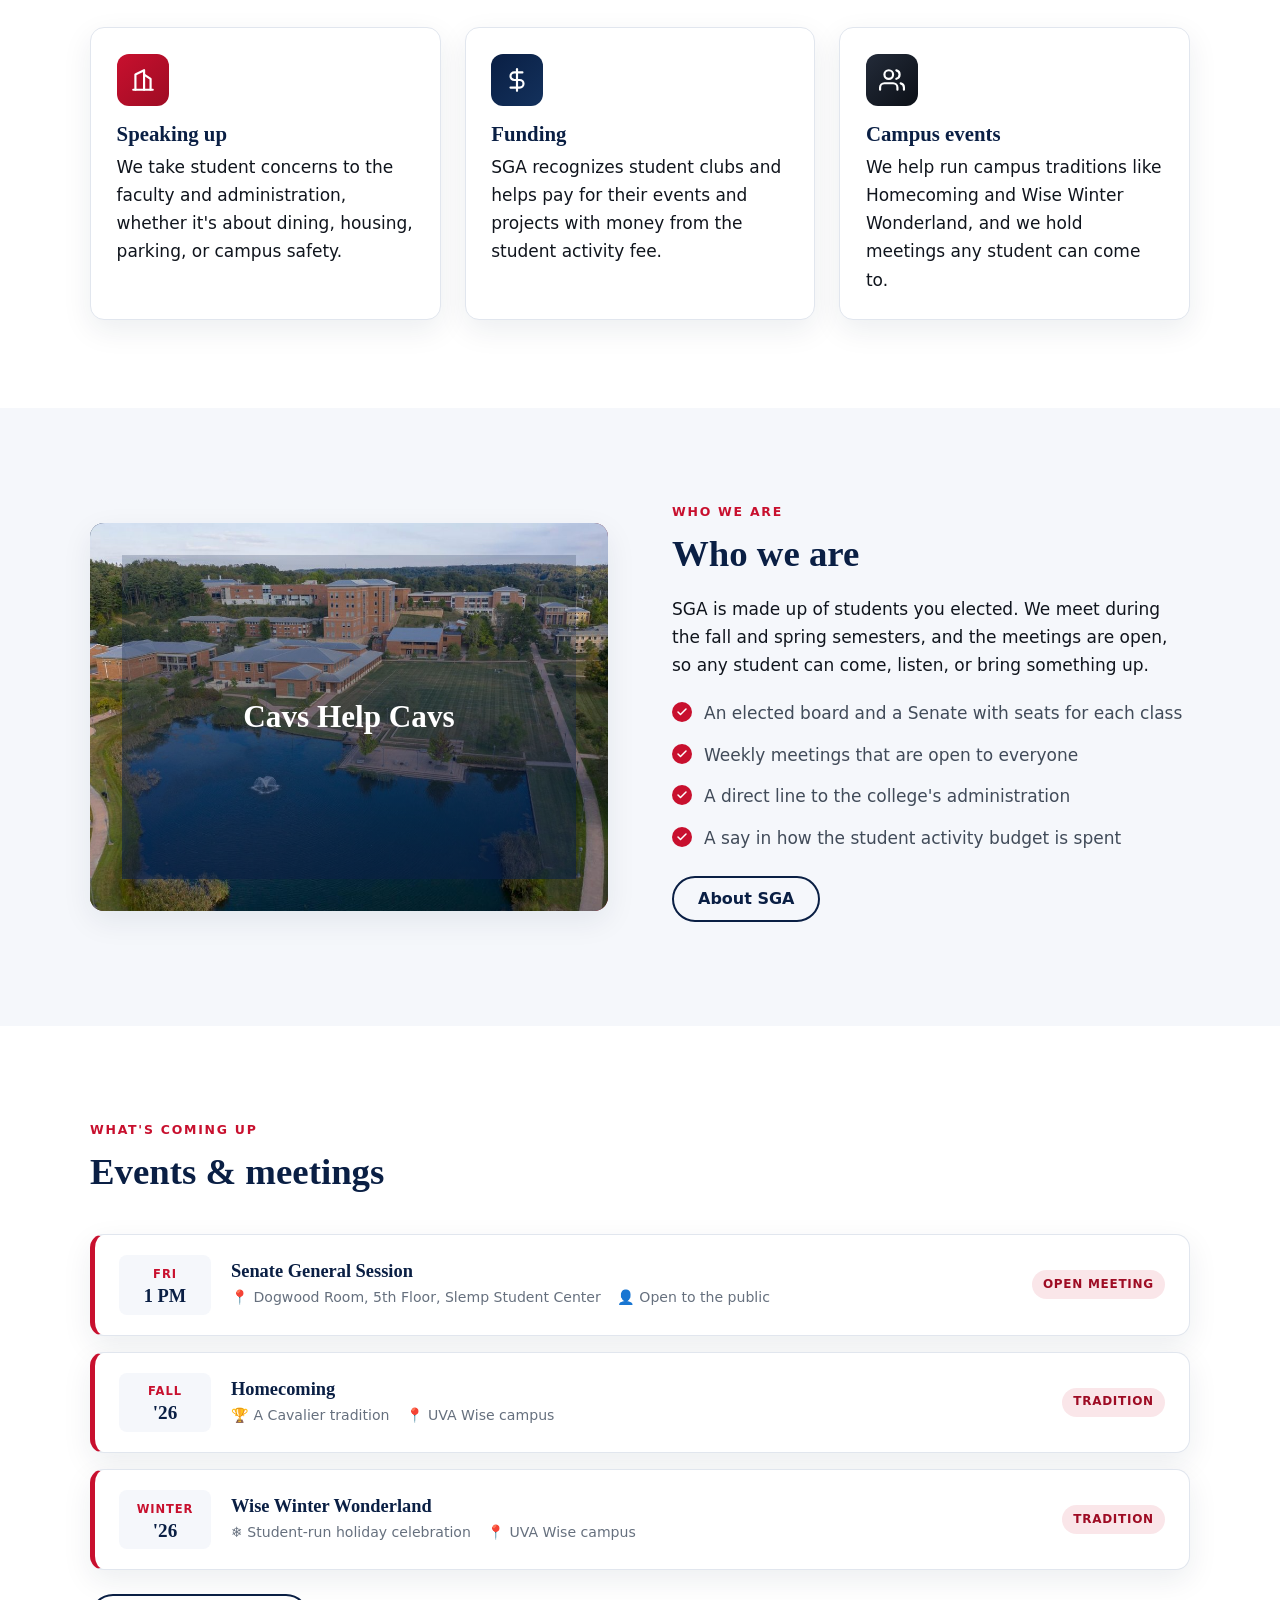
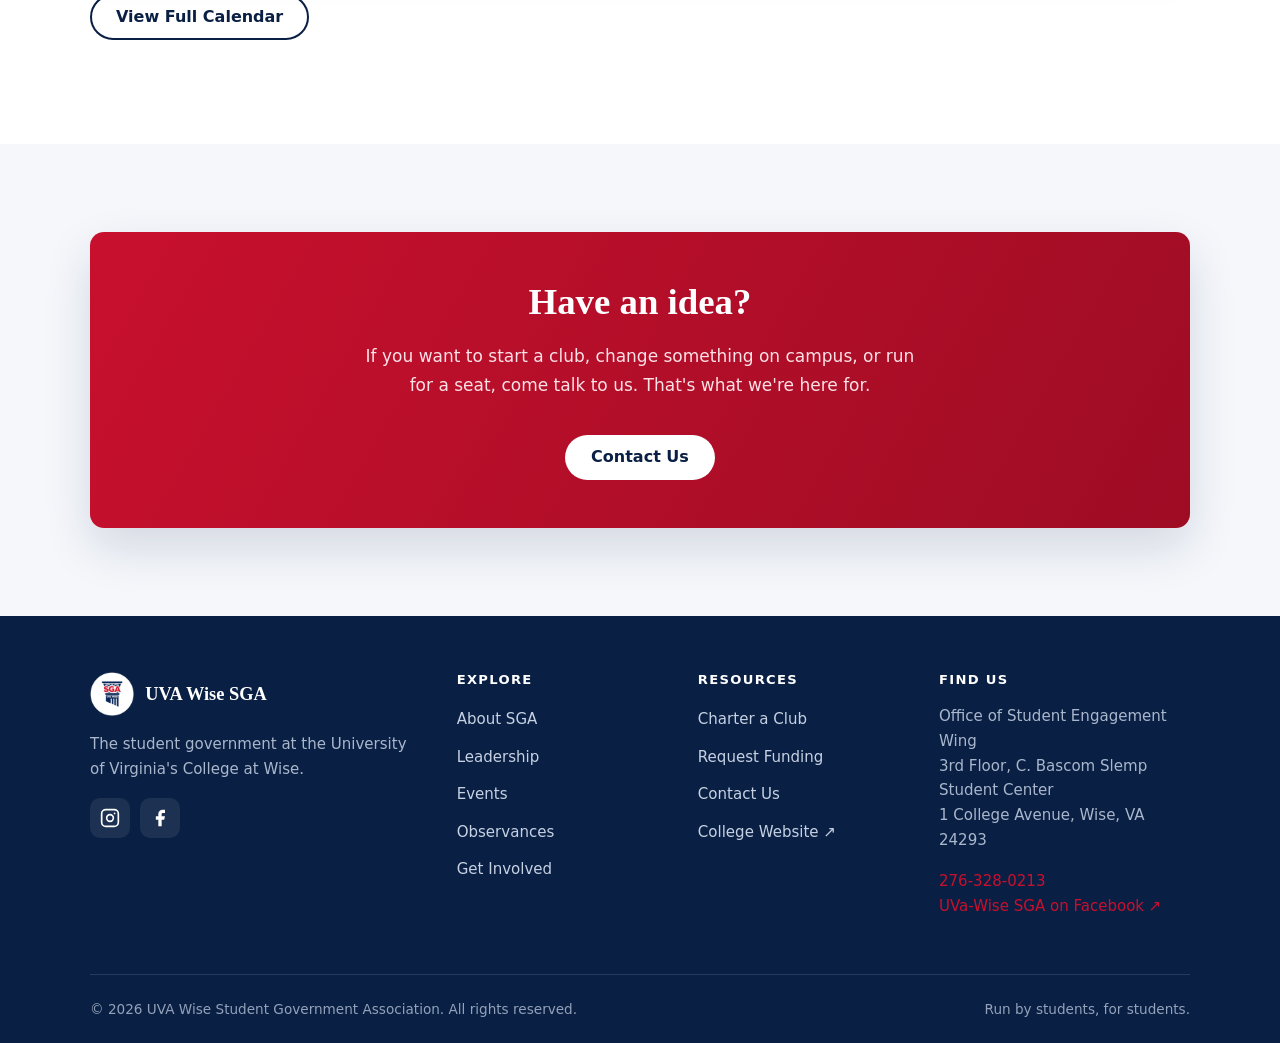
==== commit dfb82eb4: "Add Observances page, inclusion statement, and Student Center photo - New Holidays & Observances pag" ====
--- a/index.html
+++ b/index.html
@@ -3,6 +3,7 @@
 <head>
   <meta charset="UTF-8" />
   <meta name="viewport" content="width=device-width, initial-scale=1.0" />
+  <meta name="robots" content="noindex, nofollow" />
   <title>UVA Wise SGA | Student Government Association</title>
   <meta name="description" content="The Student Government Association at the University of Virginia's College at Wise. Meet your representatives, see what's coming up, and find out how to get involved." />
   <meta name="theme-color" content="#0A1F44" />
@@ -46,6 +47,7 @@
           <li><a href="about.html">About</a></li>
           <li><a href="leadership.html">Leadership</a></li>
           <li><a href="events.html">Events</a></li>
+          <li><a href="observances.html">Observances</a></li>
           <li><a href="get-involved.html">Get Involved</a></li>
           <li><a href="contact.html">Contact</a></li>
           <li class="nav-cta"><a class="btn btn--primary" href="get-involved.html">Join SGA</a></li>
@@ -207,6 +209,7 @@
             <li><a href="about.html">About SGA</a></li>
             <li><a href="leadership.html">Leadership</a></li>
             <li><a href="events.html">Events</a></li>
+            <li><a href="observances.html">Observances</a></li>
             <li><a href="get-involved.html">Get Involved</a></li>
           </ul>
         </div>
--- a/css/styles.css
+++ b/css/styles.css
@@ -211,18 +211,19 @@
 .nav-links {
   display: flex;
   align-items: center;
-  gap: 0.35rem;
+  gap: 0.1rem;
   list-style: none;
   margin: 0;
   padding: 0;
 }
 .nav-links a {
   display: block;
-  padding: 0.55rem 0.85rem;
+  padding: 0.5rem 0.65rem;
   border-radius: var(--radius-sm);
   color: var(--ink);
   font-weight: 600;
-  font-size: 0.97rem;
+  font-size: 0.93rem;
+  white-space: nowrap;
 }
 .nav-links a:hover { background: var(--bg-soft); color: var(--red); }
 .nav-links a.active { color: var(--red); }
@@ -618,6 +619,57 @@
 }
 
 /* =====================================================================
+   Observances (holidays) list
+   ===================================================================== */
+.obs-month { margin-bottom: 2.25rem; }
+.obs-month h3 {
+  color: var(--red);
+  font-family: var(--font-sans);
+  text-transform: uppercase;
+  letter-spacing: 0.1em;
+  font-size: 0.9rem;
+  border-bottom: 2px solid var(--line);
+  padding-bottom: 0.5rem;
+  margin-bottom: 0.25rem;
+}
+.obs {
+  display: flex;
+  align-items: baseline;
+  gap: 1rem;
+  padding: 0.7rem 0;
+  border-bottom: 1px solid var(--line);
+}
+.obs .obs-date { flex: 0 0 108px; color: var(--navy); font-weight: 700; font-size: 0.92rem; }
+.obs .obs-name { flex: 1 1 auto; color: var(--ink); }
+.obs .obs-tag {
+  flex: 0 0 auto;
+  font-size: 0.7rem;
+  text-transform: uppercase;
+  letter-spacing: 0.05em;
+  font-weight: 700;
+  color: var(--slate);
+  background: var(--bg-soft);
+  padding: 0.25rem 0.65rem;
+  border-radius: 999px;
+  white-space: nowrap;
+}
+@media (max-width: 560px) {
+  .obs { flex-wrap: wrap; gap: 0.35rem 0.75rem; }
+  .obs .obs-date { flex: 0 0 100%; }
+  .obs .obs-name { flex: 1 1 auto; }
+}
+.obs-note {
+  background: var(--bg-soft);
+  border-left: 4px solid var(--navy);
+  border-radius: var(--radius-sm);
+  padding: 1.1rem 1.3rem;
+  color: var(--slate);
+  font-size: 0.95rem;
+  margin-bottom: 2.5rem;
+}
+.obs-note strong { color: var(--navy); }
+
+/* =====================================================================
    Announcement / callout banner
    ===================================================================== */
 .callout {
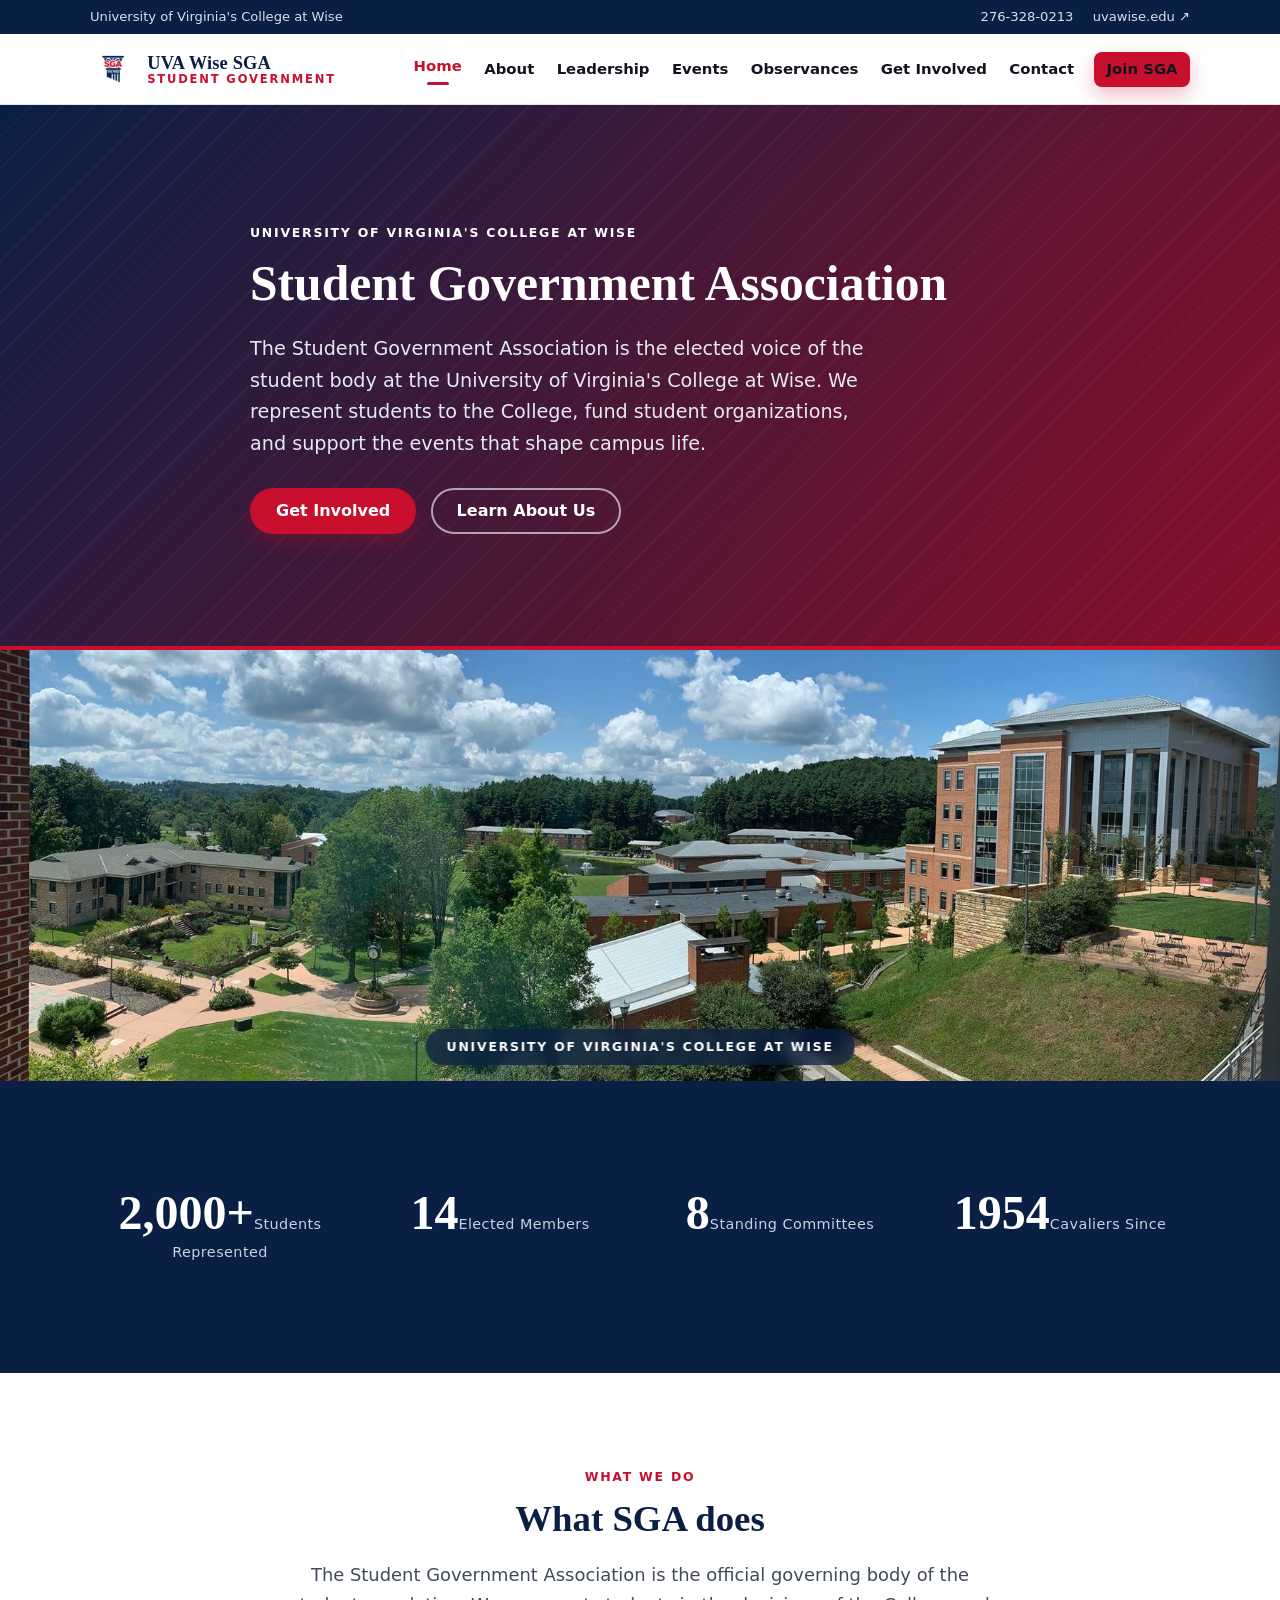
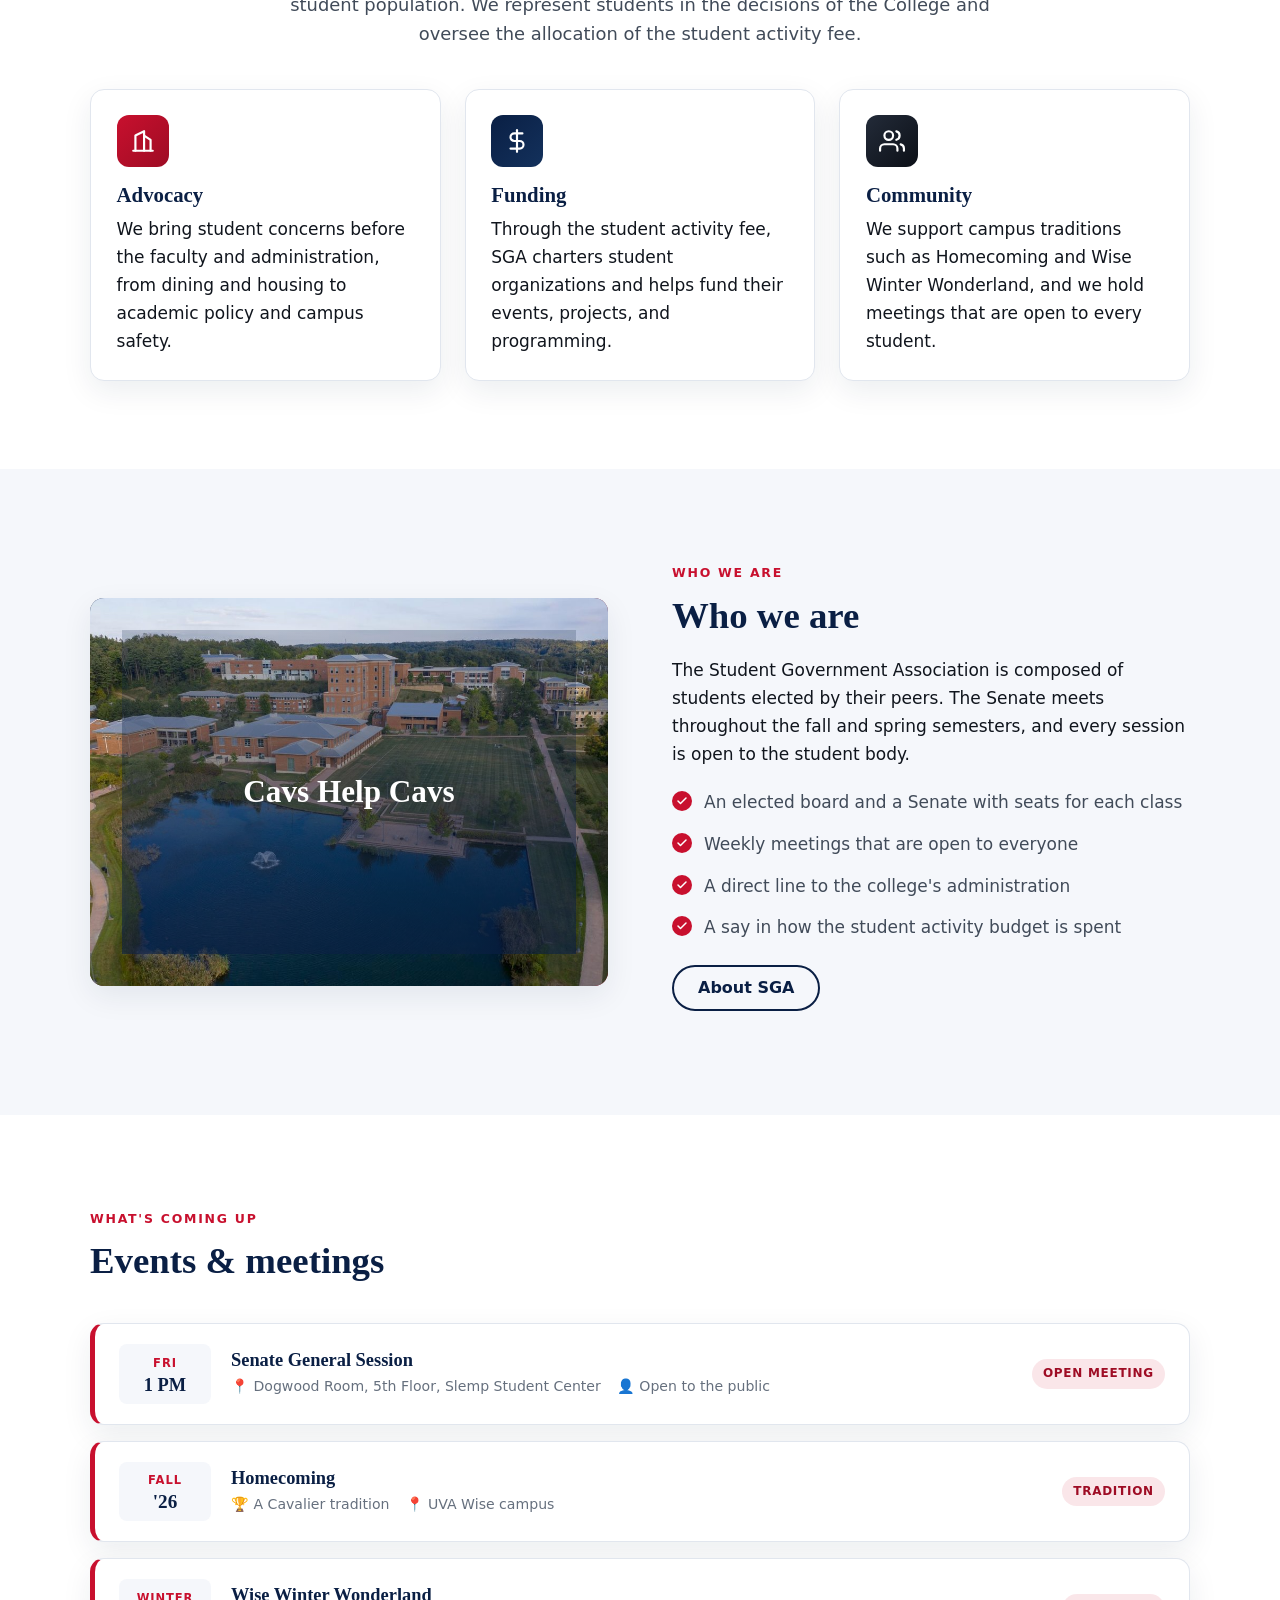
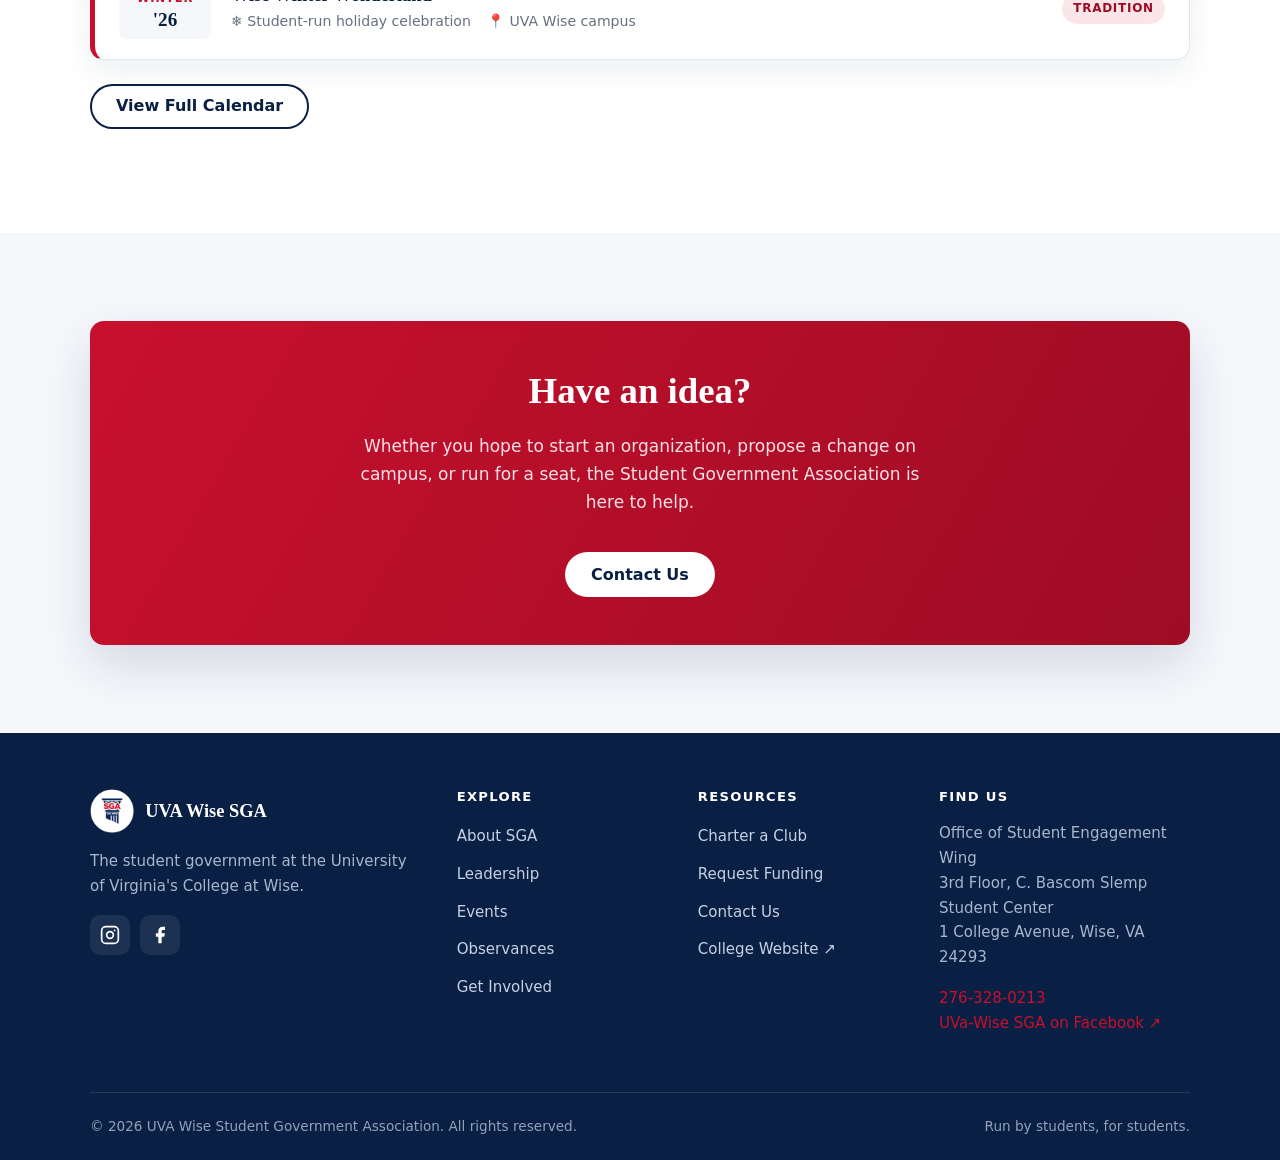
==== commit b841e1cc: "Add E-board emails, professionalize copy, span the academic year - Leadership: replace Executive Boa" ====
--- a/index.html
+++ b/index.html
@@ -63,7 +63,7 @@
       <div class="container">
         <span class="eyebrow">University of Virginia's College at Wise</span>
         <h1>Student Government Association</h1>
-        <p>SGA is the student government at UVA Wise. We fund student clubs and events, and we take students' concerns to the college.</p>
+        <p>The Student Government Association is the elected voice of the student body at the University of Virginia's College at Wise. We represent students to the College, fund student organizations, and support the events that shape campus life.</p>
         <div class="hero-actions">
           <a class="btn btn--gold" href="get-involved.html">Get Involved</a>
           <a class="btn btn--outline-light" href="about.html">Learn About Us</a>
@@ -95,23 +95,23 @@
         <div class="section-head center">
           <span class="eyebrow">What We Do</span>
           <h2>What SGA does</h2>
-          <p class="lead">SGA is the official student government at UVA Wise. We speak for students in college decisions and decide how the student activity money gets spent.</p>
+          <p class="lead">The Student Government Association is the official governing body of the student population. We represent students in the decisions of the College and oversee the allocation of the student activity fee.</p>
         </div>
         <div class="grid grid--3">
           <article class="card reveal">
             <div class="icon" aria-hidden="true"><svg viewBox="0 0 24 24" fill="none" stroke="currentColor" stroke-width="2" stroke-linecap="round" stroke-linejoin="round"><path d="M3 21h18"/><path d="M5 21V7l8-4v18"/><path d="M19 21V11l-6-4"/></svg></div>
-            <h3>Speaking up</h3>
-            <p>We take student concerns to the faculty and administration, whether it's about dining, housing, parking, or campus safety.</p>
+            <h3>Advocacy</h3>
+            <p>We bring student concerns before the faculty and administration, from dining and housing to academic policy and campus safety.</p>
           </article>
           <article class="card card--alt reveal">
             <div class="icon" aria-hidden="true"><svg viewBox="0 0 24 24" fill="none" stroke="currentColor" stroke-width="2" stroke-linecap="round" stroke-linejoin="round"><path d="M12 2v20"/><path d="M17 5H9.5a3.5 3.5 0 0 0 0 7h5a3.5 3.5 0 0 1 0 7H6"/></svg></div>
             <h3>Funding</h3>
-            <p>SGA recognizes student clubs and helps pay for their events and projects with money from the student activity fee.</p>
+            <p>Through the student activity fee, SGA charters student organizations and helps fund their events, projects, and programming.</p>
           </article>
           <article class="card card--gold reveal">
             <div class="icon" aria-hidden="true"><svg viewBox="0 0 24 24" fill="none" stroke="currentColor" stroke-width="2" stroke-linecap="round" stroke-linejoin="round"><path d="M17 21v-2a4 4 0 0 0-4-4H5a4 4 0 0 0-4 4v2"/><circle cx="9" cy="7" r="4"/><path d="M23 21v-2a4 4 0 0 0-3-3.87"/><path d="M16 3.13a4 4 0 0 1 0 7.75"/></svg></div>
-            <h3>Campus events</h3>
-            <p>We help run campus traditions like Homecoming and Wise Winter Wonderland, and we hold meetings any student can come to.</p>
+            <h3>Community</h3>
+            <p>We support campus traditions such as Homecoming and Wise Winter Wonderland, and we hold meetings that are open to every student.</p>
           </article>
         </div>
       </div>
@@ -128,7 +128,7 @@
           <div class="reveal">
             <span class="eyebrow">Who We Are</span>
             <h2>Who we are</h2>
-            <p>SGA is made up of students you elected. We meet during the fall and spring semesters, and the meetings are open, so any student can come, listen, or bring something up.</p>
+            <p>The Student Government Association is composed of students elected by their peers. The Senate meets throughout the fall and spring semesters, and every session is open to the student body.</p>
             <ul class="checklist">
               <li>An elected board and a Senate with seats for each class</li>
               <li>Weekly meetings that are open to everyone</li>
@@ -181,7 +181,7 @@
       <div class="container">
         <div class="callout reveal">
           <h2>Have an idea?</h2>
-          <p>If you want to start a club, change something on campus, or run for a seat, come talk to us. That's what we're here for.</p>
+          <p>Whether you hope to start an organization, propose a change on campus, or run for a seat, the Student Government Association is here to help.</p>
           <a class="btn btn--light" href="contact.html">Contact Us</a>
         </div>
       </div>
--- a/css/styles.css
+++ b/css/styles.css
@@ -570,6 +570,9 @@
 .officer h3 { margin: 0 0 0.15rem; font-size: 1.2rem; }
 .officer .role { color: var(--red); font-weight: 700; font-size: 0.92rem; margin-bottom: 0.6rem; }
 .officer .bio { font-size: 0.92rem; color: var(--muted); margin: 0; }
+.officer .email { font-size: 0.85rem; margin: 0.1rem 0 0; }
+.officer .email a { color: var(--slate); font-weight: 500; word-break: break-word; }
+.officer .email a:hover { color: var(--red); }
 
 /* =====================================================================
    Events
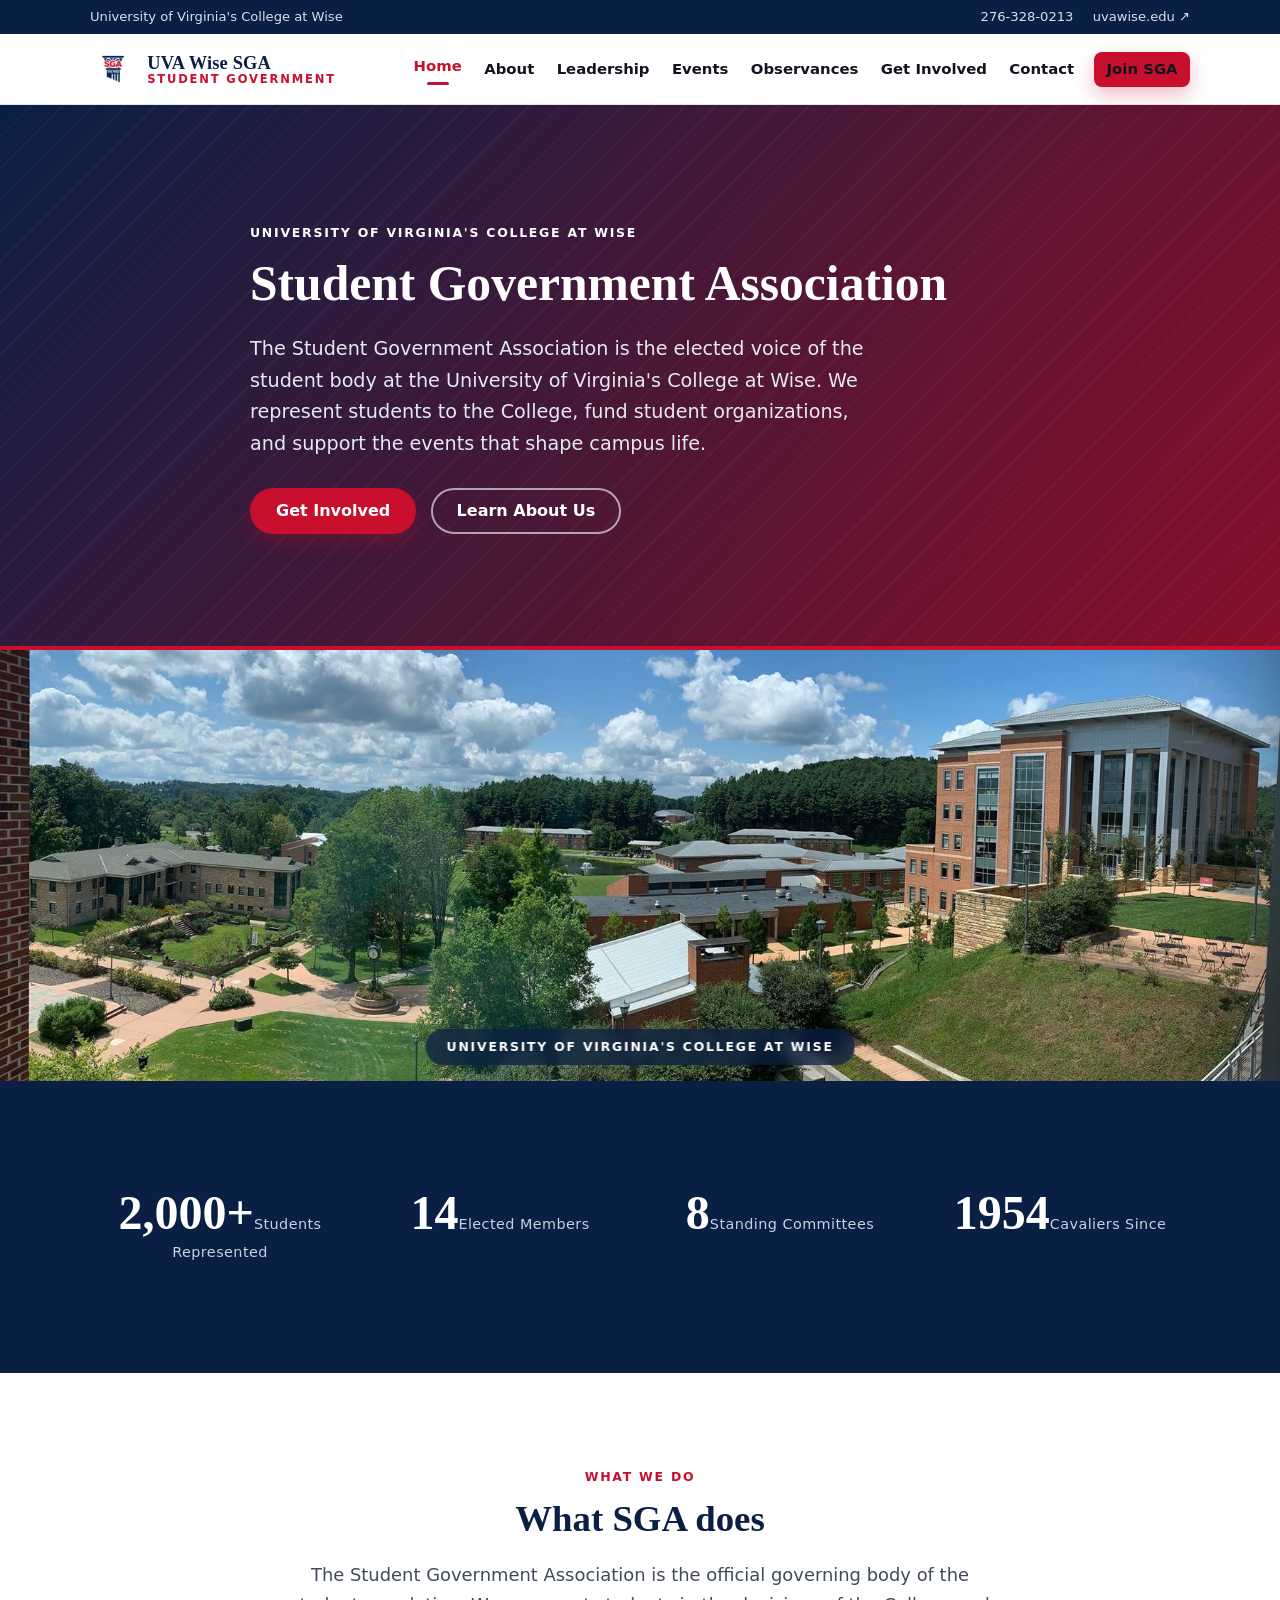
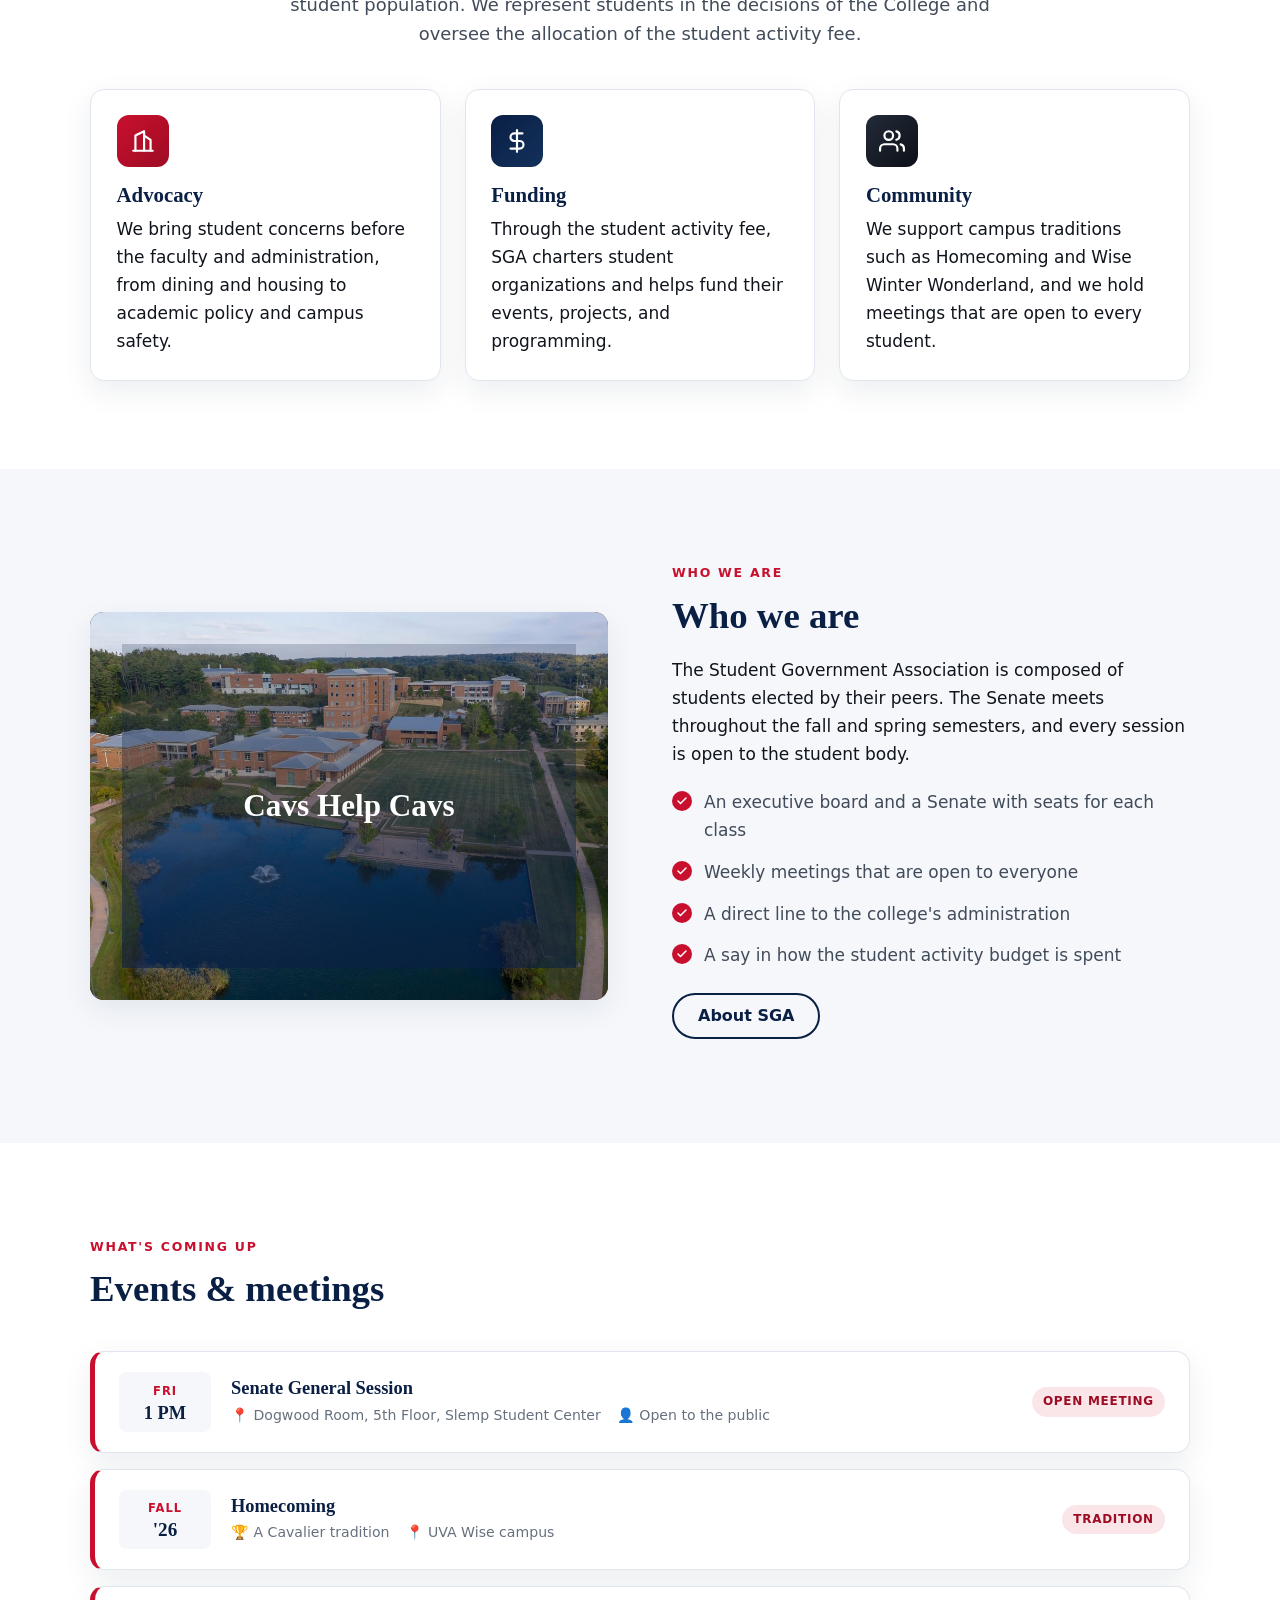
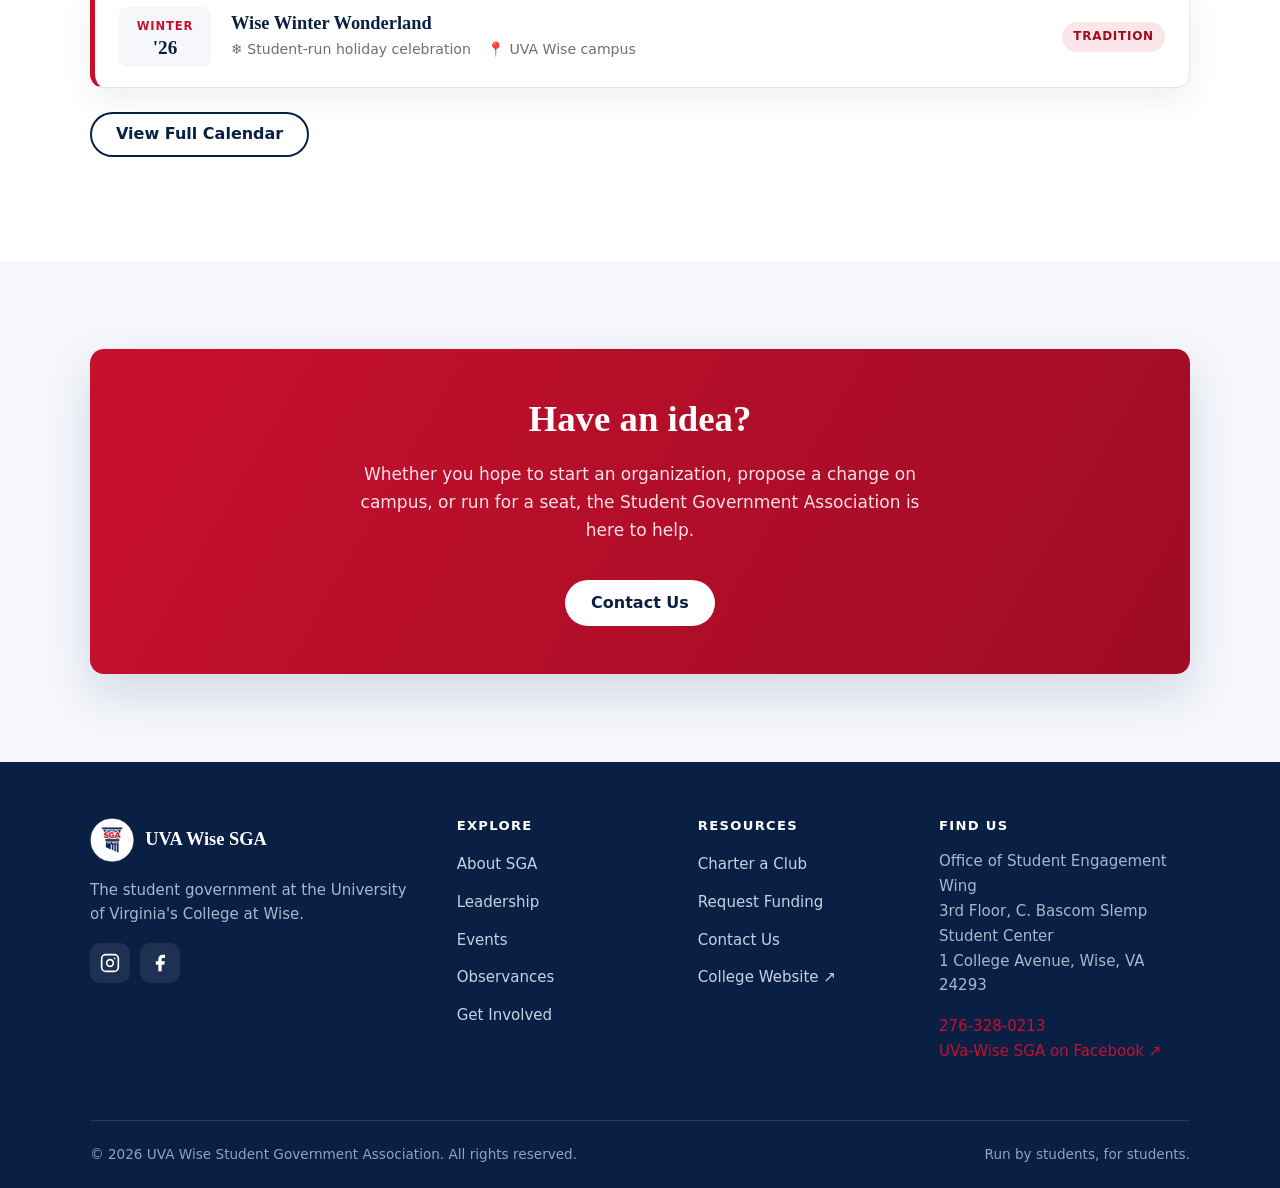
==== commit 7f7994f9: "Correct that the Student Member of the Board is appointed The Student Member of the Board is appoint" ====
--- a/index.html
+++ b/index.html
@@ -130,7 +130,7 @@
             <h2>Who we are</h2>
             <p>The Student Government Association is composed of students elected by their peers. The Senate meets throughout the fall and spring semesters, and every session is open to the student body.</p>
             <ul class="checklist">
-              <li>An elected board and a Senate with seats for each class</li>
+              <li>An executive board and a Senate with seats for each class</li>
               <li>Weekly meetings that are open to everyone</li>
               <li>A direct line to the college's administration</li>
               <li>A say in how the student activity budget is spent</li>
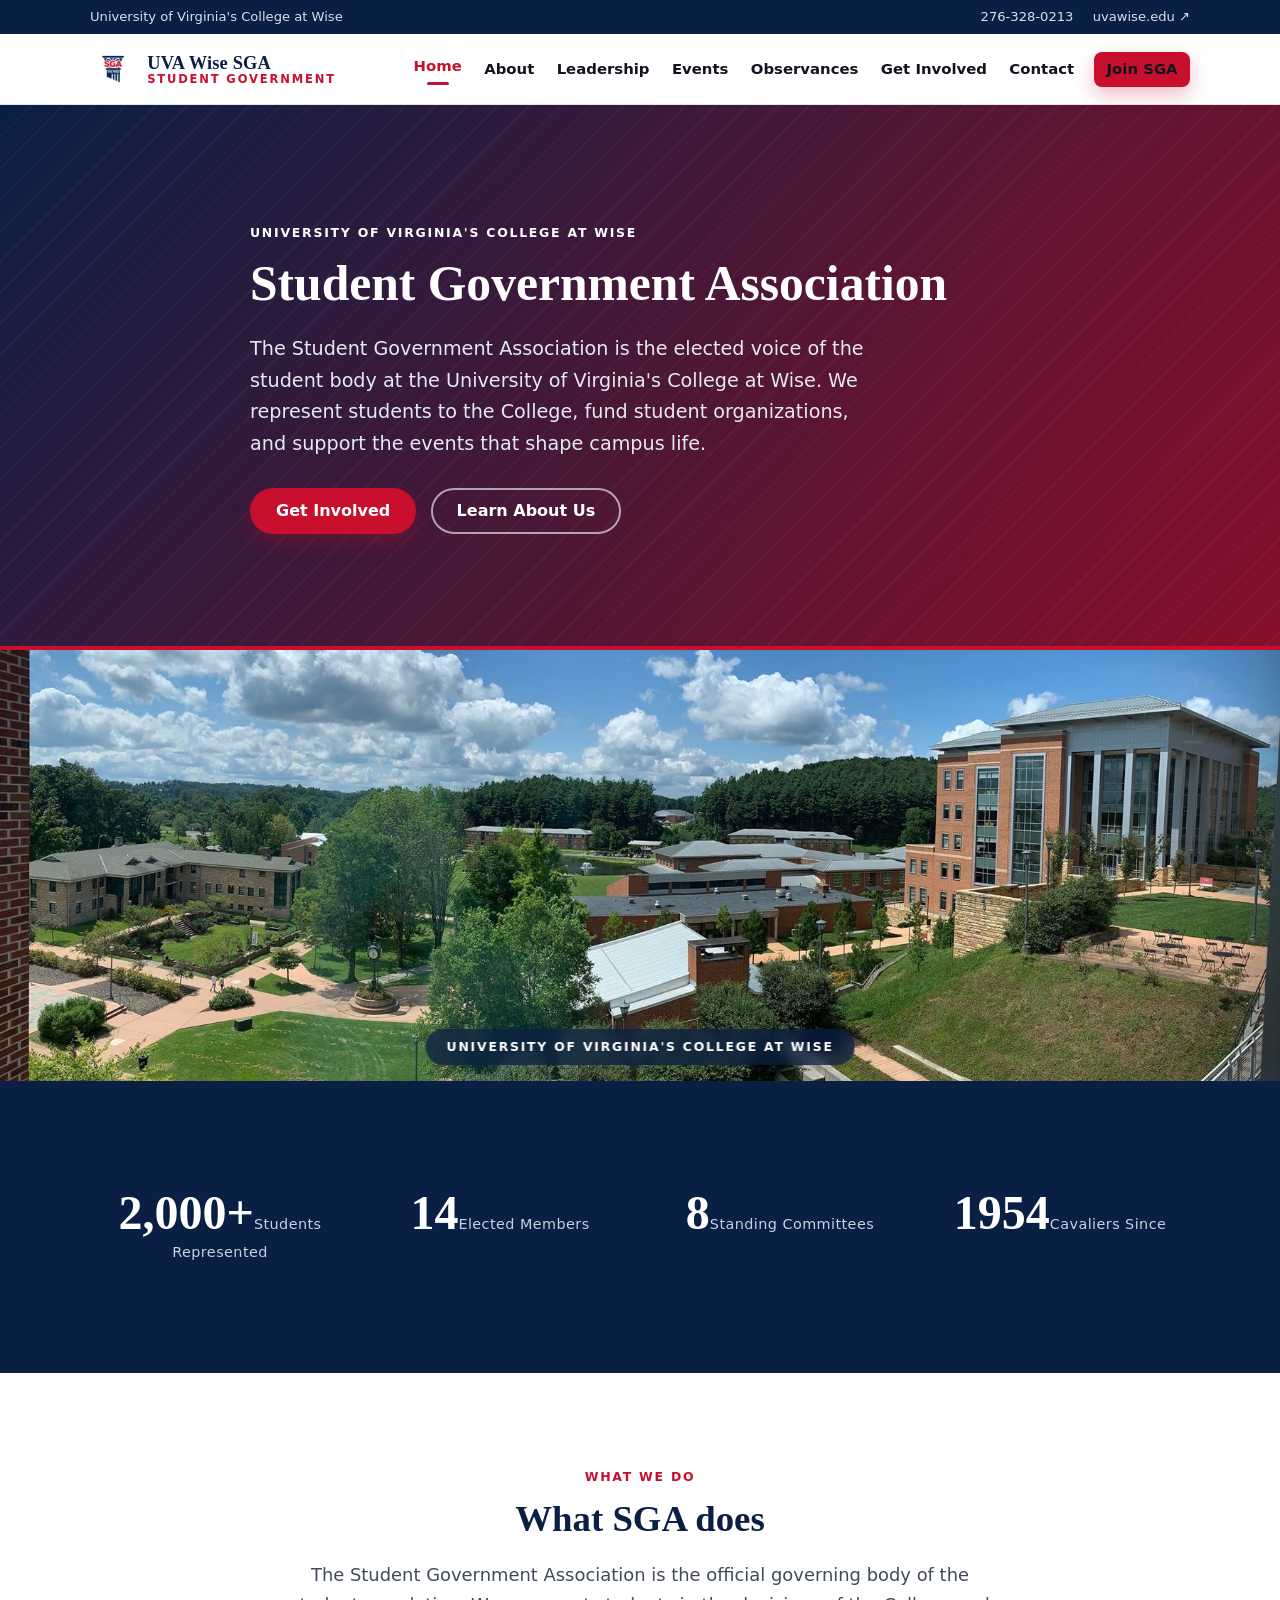
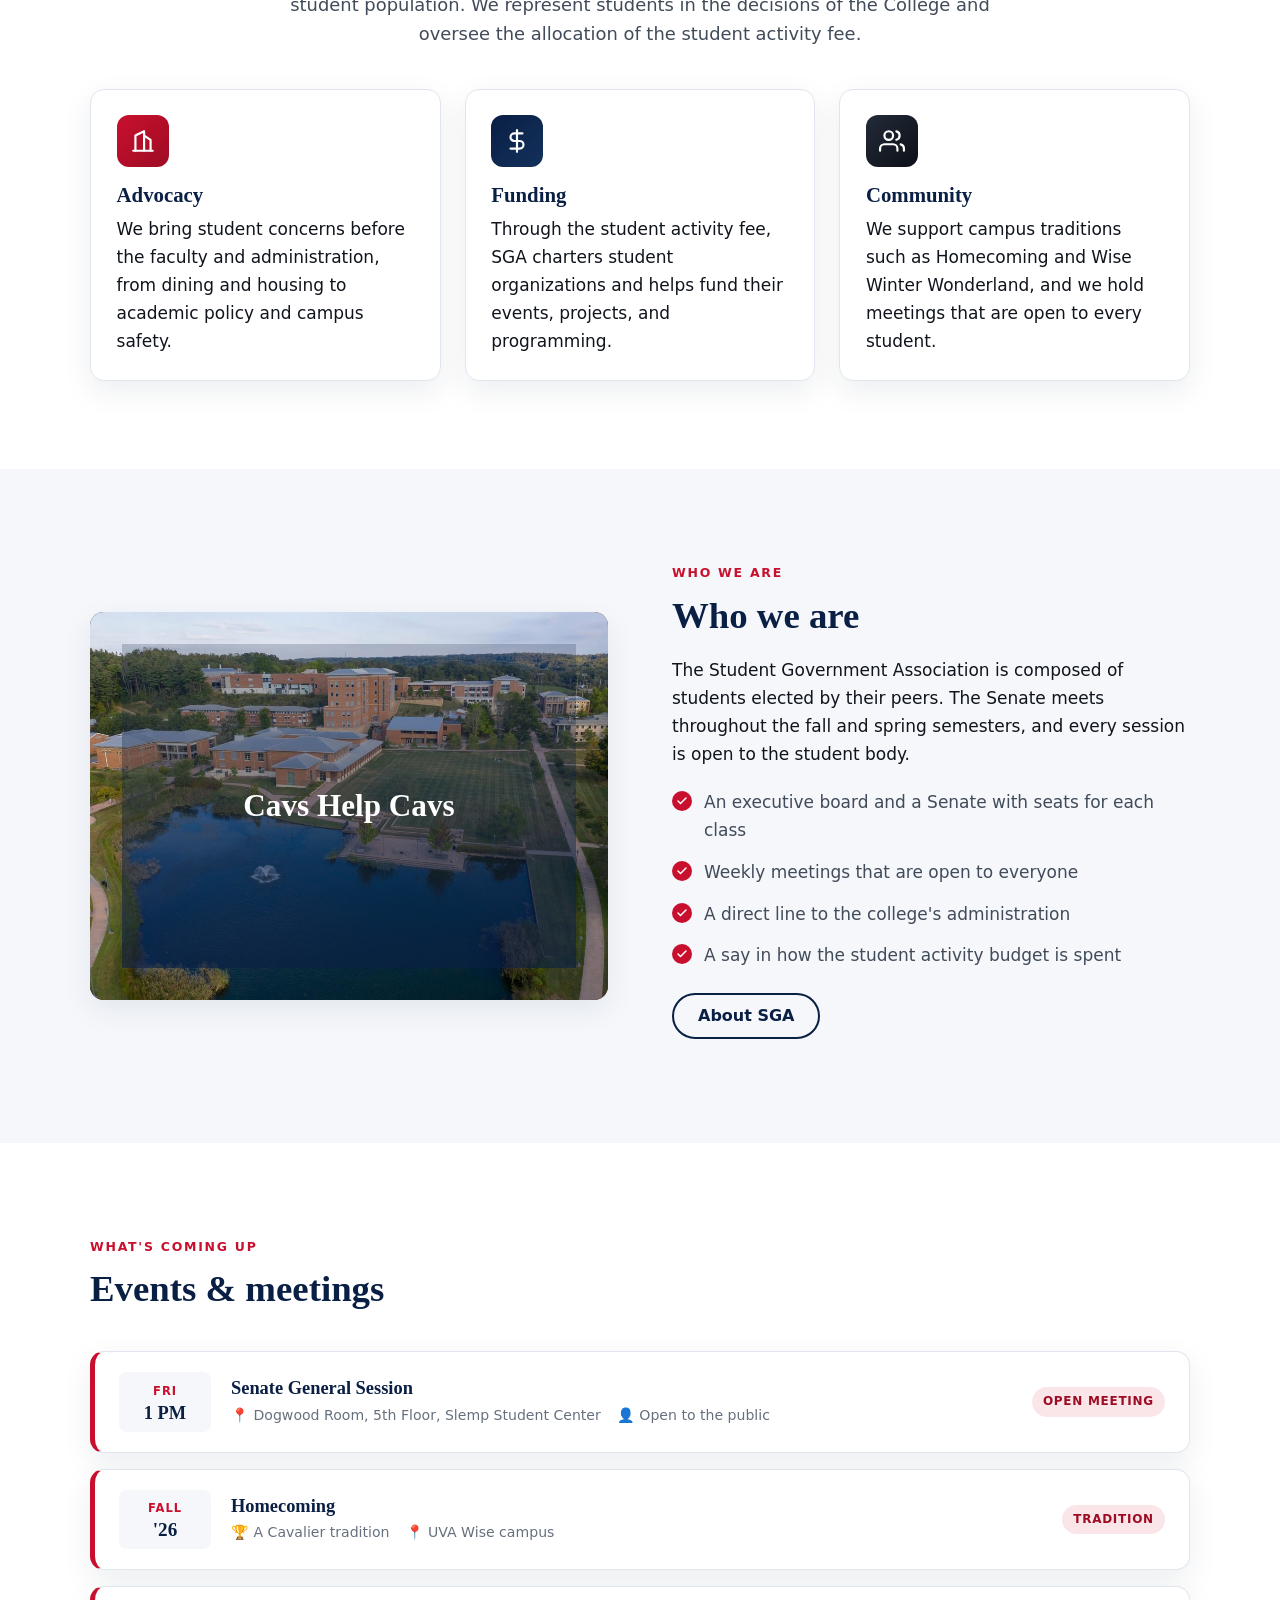
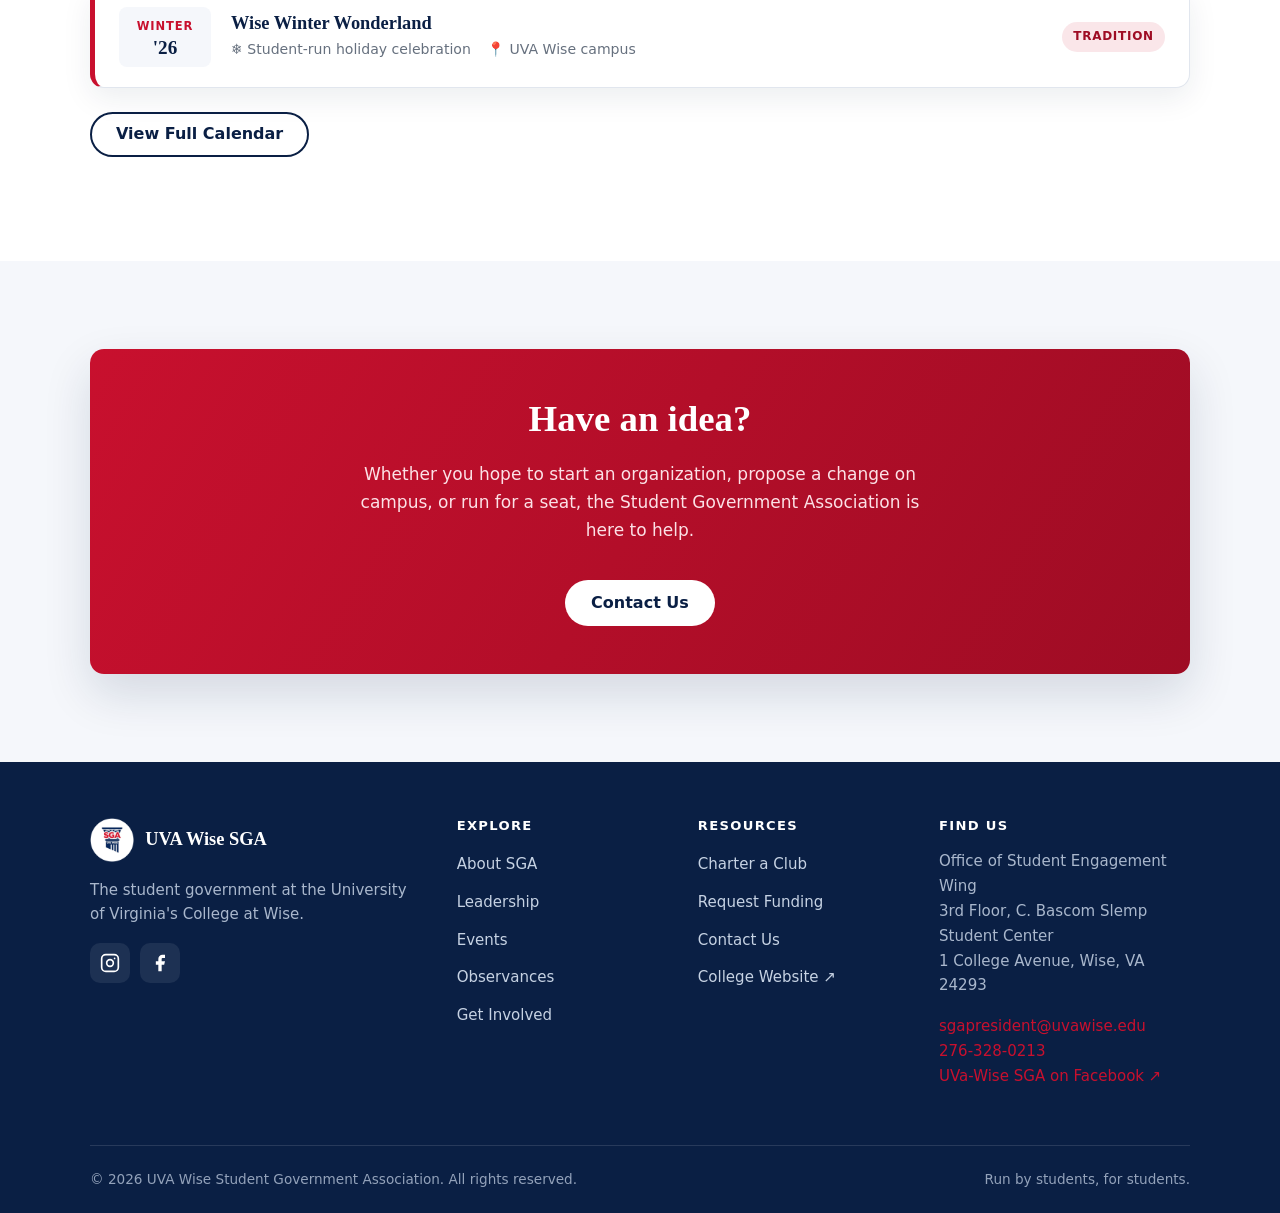
==== commit e33dc761: "Route contact form to the president and require a uvawise.edu email - Add sgapresident@uvawise.edu a" ====
--- a/index.html
+++ b/index.html
@@ -225,7 +225,7 @@
         <div>
           <h4>Find Us</h4>
           <p>Office of Student Engagement Wing<br />3rd Floor, C. Bascom Slemp Student Center<br />1 College Avenue, Wise, VA 24293</p>
-          <p><a href="tel:+12763280213">276-328-0213</a><br /><a href="https://www.facebook.com/UVAWiseSGA/" target="_blank" rel="noopener">UVa-Wise SGA on Facebook &#8599;</a></p>
+          <p><a href="mailto:sgapresident@uvawise.edu">sgapresident@uvawise.edu</a><br /><a href="tel:+12763280213">276-328-0213</a><br /><a href="https://www.facebook.com/UVAWiseSGA/" target="_blank" rel="noopener">UVa-Wise SGA on Facebook &#8599;</a></p>
         </div>
       </div>
       <div class="footer-bottom">
--- a/css/styles.css
+++ b/css/styles.css
@@ -713,7 +713,11 @@
   box-shadow: 0 0 0 3px rgba(200, 16, 46, 0.12);
 }
 .field textarea { min-height: 140px; resize: vertical; }
+.field input.invalid { border-color: var(--red); box-shadow: 0 0 0 3px rgba(200, 16, 46, 0.12); }
+.btn:disabled, .btn[disabled] { opacity: 0.5; cursor: not-allowed; box-shadow: none; }
+.btn:disabled:hover, .btn[disabled]:hover { transform: none; }
 .form-note { font-size: 0.85rem; color: var(--muted); margin-top: 0.5rem; }
+.form-note.err { color: var(--red); font-weight: 600; }
 .form-status { margin-top: 1rem; font-weight: 600; }
 .form-status.ok { color: #1a7a3d; }
 .form-status.err { color: var(--red); }
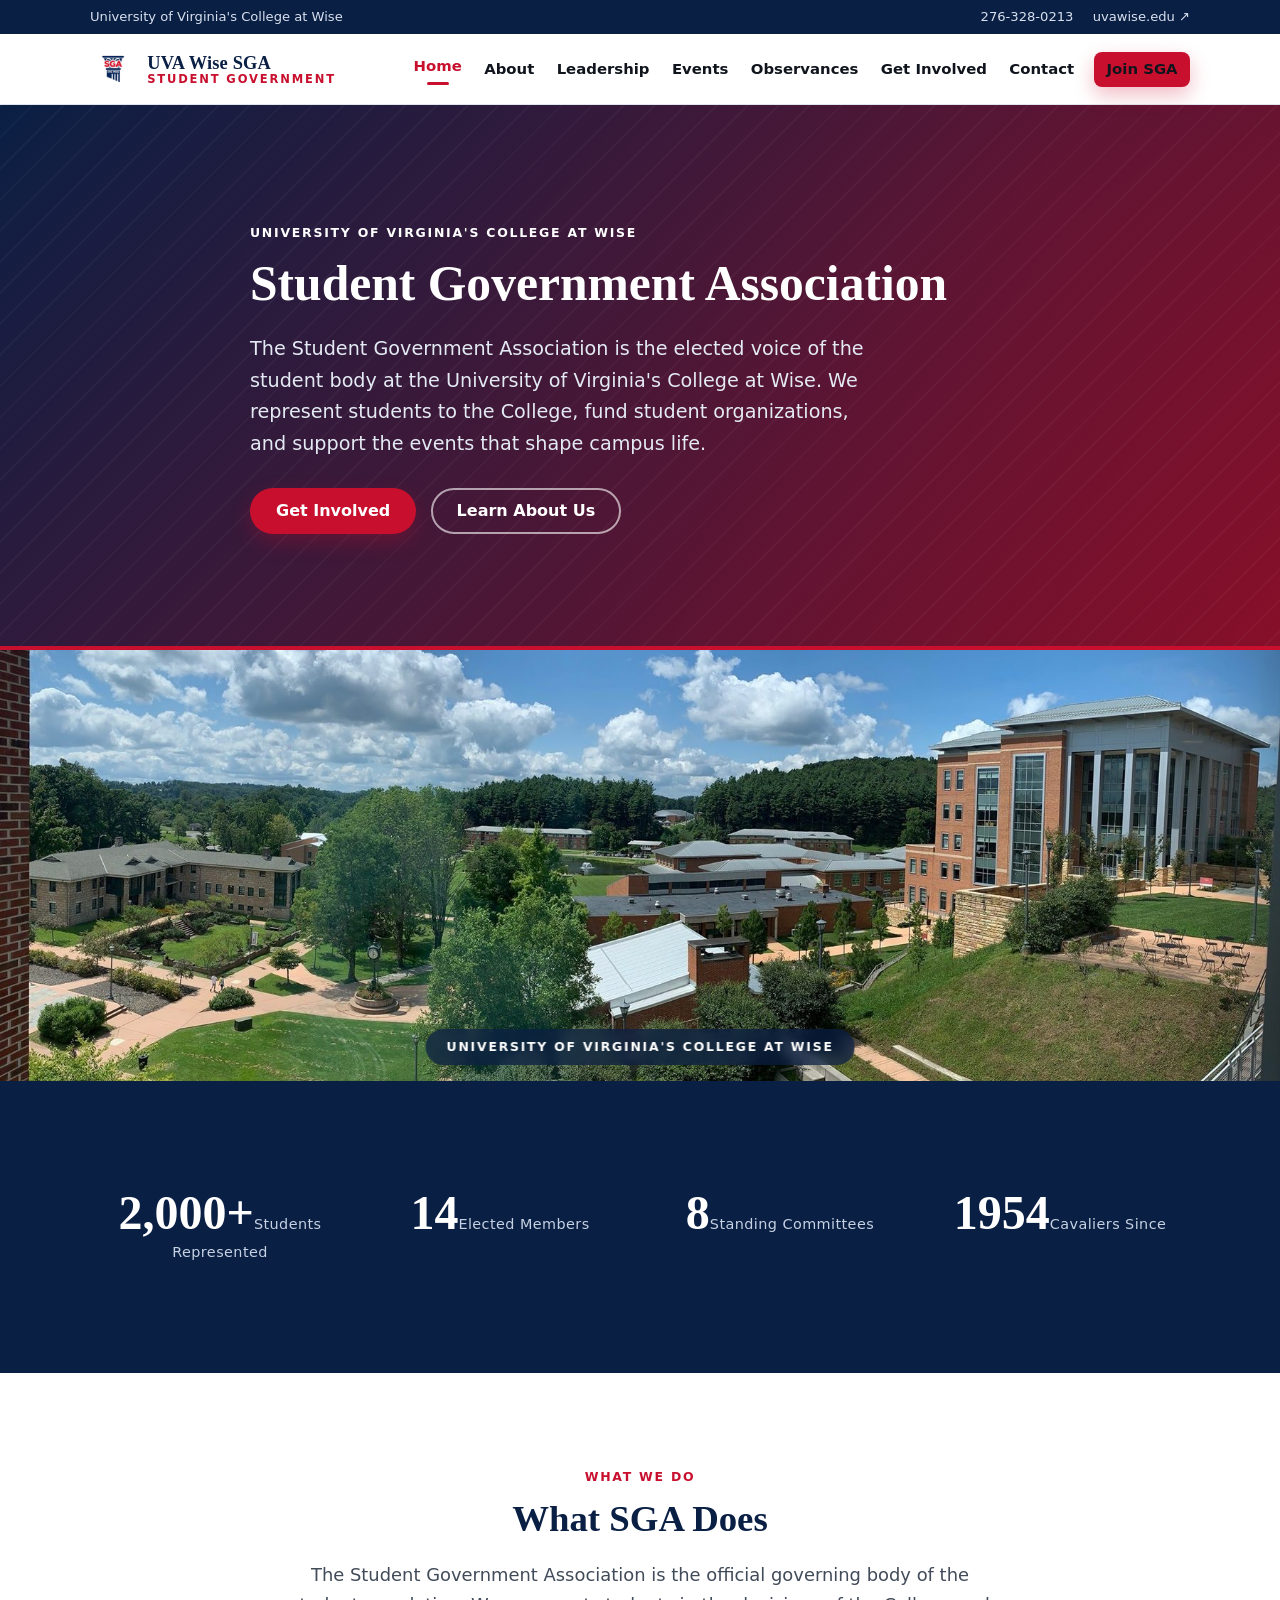
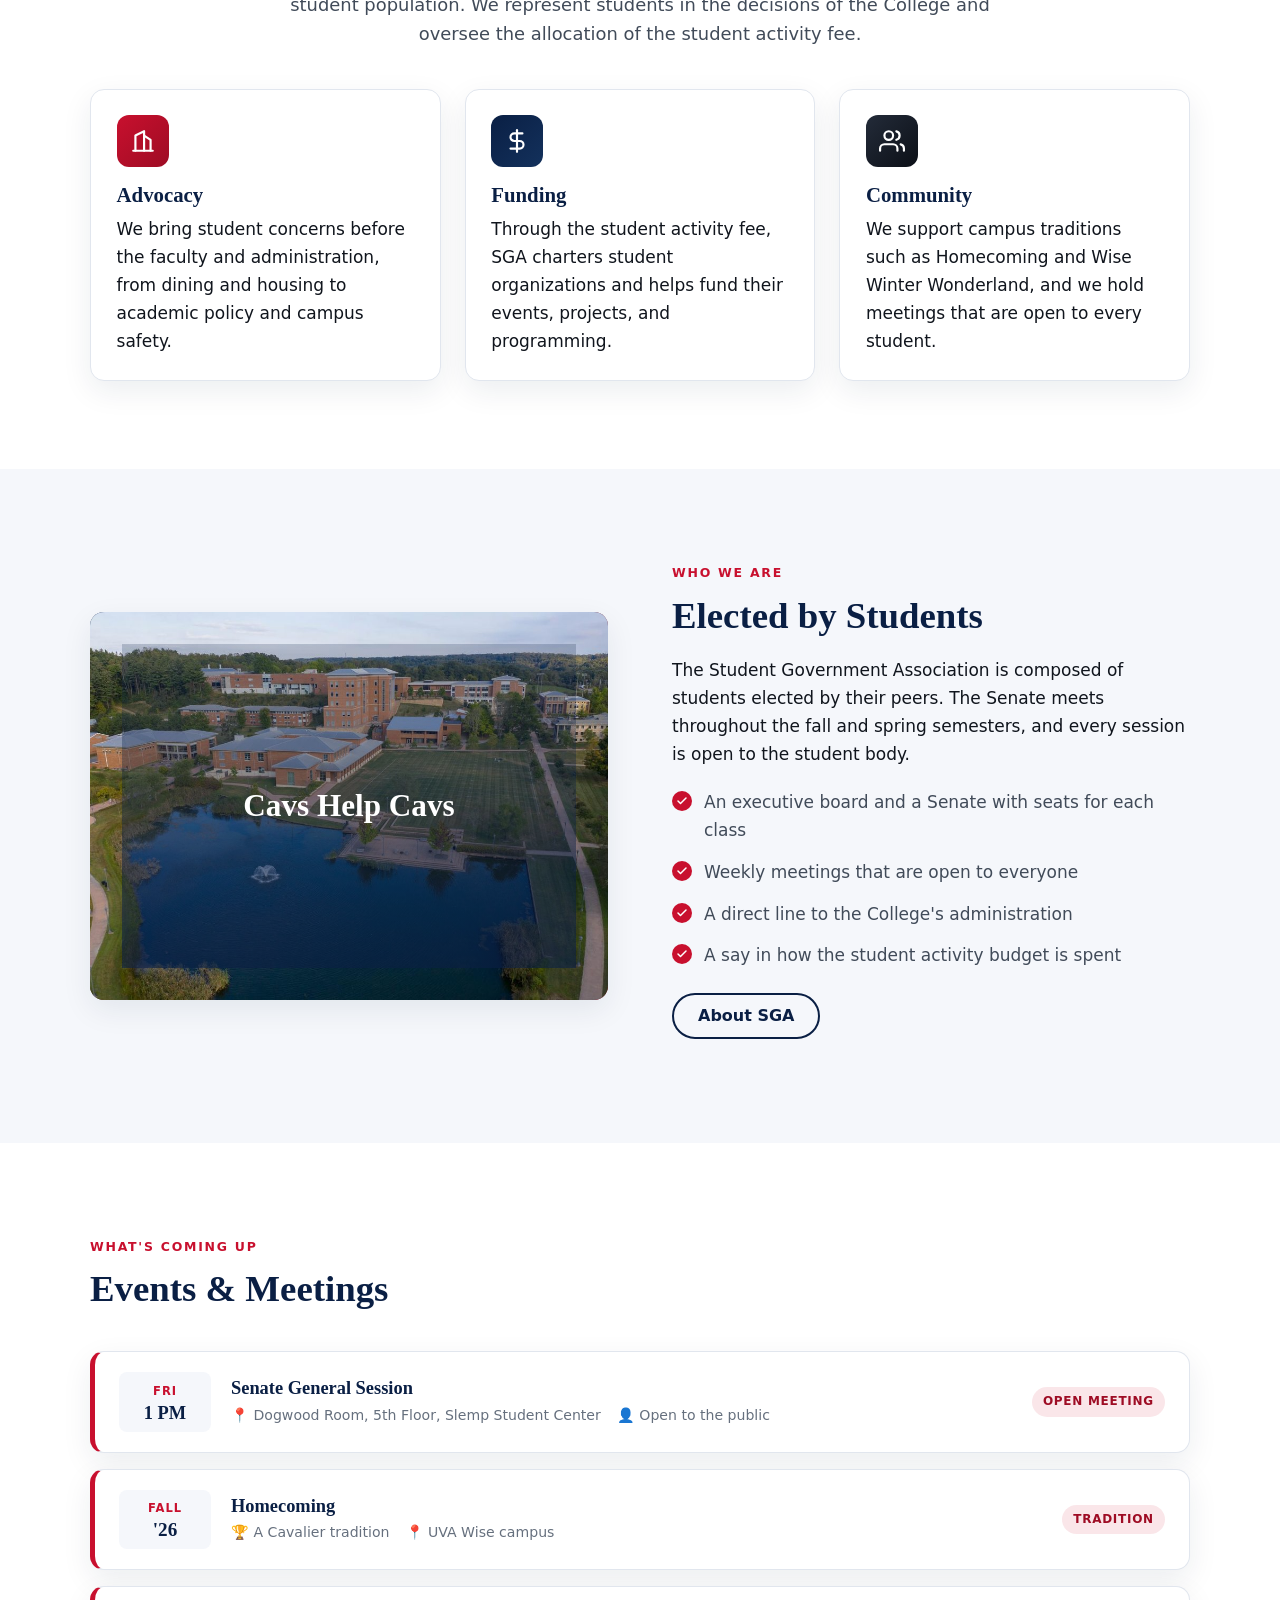
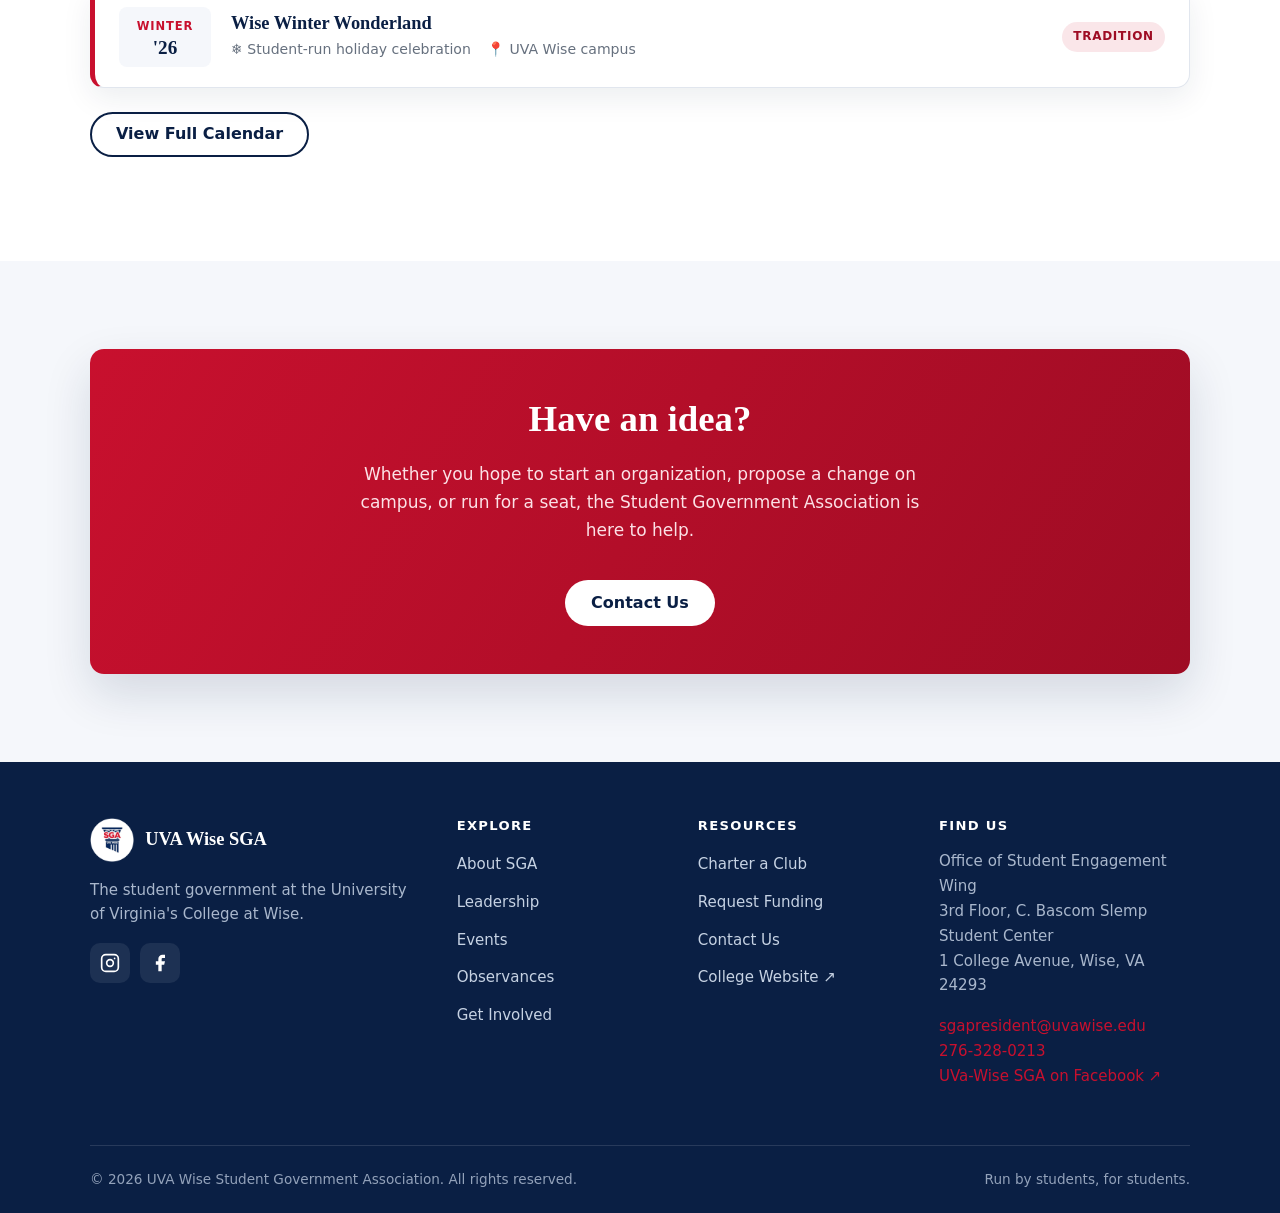
==== commit a50a8a22: "Add Kamal Timilsena photo and professionalize site copy Wire the International Senator's headshot in" ====
--- a/index.html
+++ b/index.html
@@ -94,7 +94,7 @@
       <div class="container">
         <div class="section-head center">
           <span class="eyebrow">What We Do</span>
-          <h2>What SGA does</h2>
+          <h2>What SGA Does</h2>
           <p class="lead">The Student Government Association is the official governing body of the student population. We represent students in the decisions of the College and oversee the allocation of the student activity fee.</p>
         </div>
         <div class="grid grid--3">
@@ -127,12 +127,12 @@
           </div>
           <div class="reveal">
             <span class="eyebrow">Who We Are</span>
-            <h2>Who we are</h2>
+            <h2>Elected by Students</h2>
             <p>The Student Government Association is composed of students elected by their peers. The Senate meets throughout the fall and spring semesters, and every session is open to the student body.</p>
             <ul class="checklist">
               <li>An executive board and a Senate with seats for each class</li>
               <li>Weekly meetings that are open to everyone</li>
-              <li>A direct line to the college's administration</li>
+              <li>A direct line to the College's administration</li>
               <li>A say in how the student activity budget is spent</li>
             </ul>
             <p style="margin-top:1.5rem"><a class="btn btn--ghost" href="about.html">About SGA</a></p>
@@ -146,7 +146,7 @@
       <div class="container">
         <div class="section-head">
           <span class="eyebrow">What's Coming Up</span>
-          <h2>Events &amp; meetings</h2>
+          <h2>Events &amp; Meetings</h2>
         </div>
         <div class="event reveal">
           <div class="date"><span class="mon">Fri</span><span class="day" style="font-size:1.15rem;padding-top:3px">1 PM</span></div>
